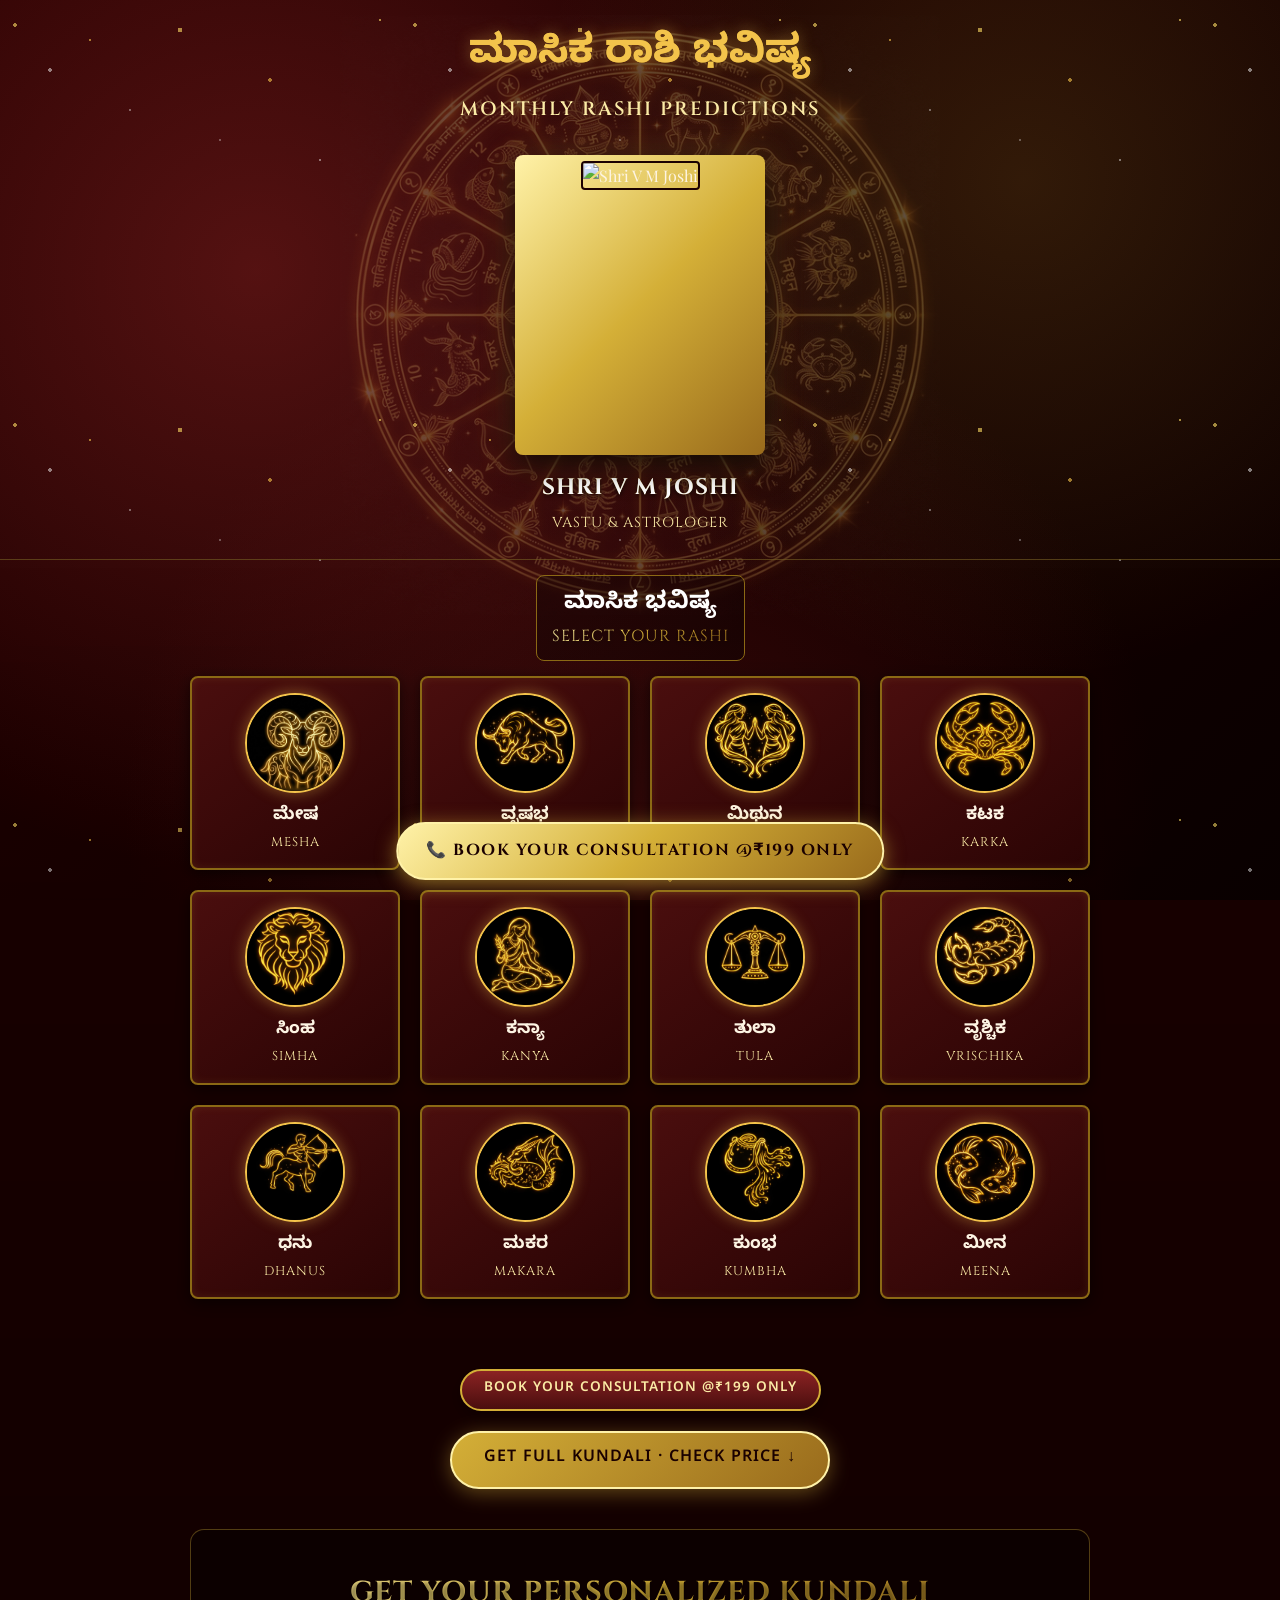
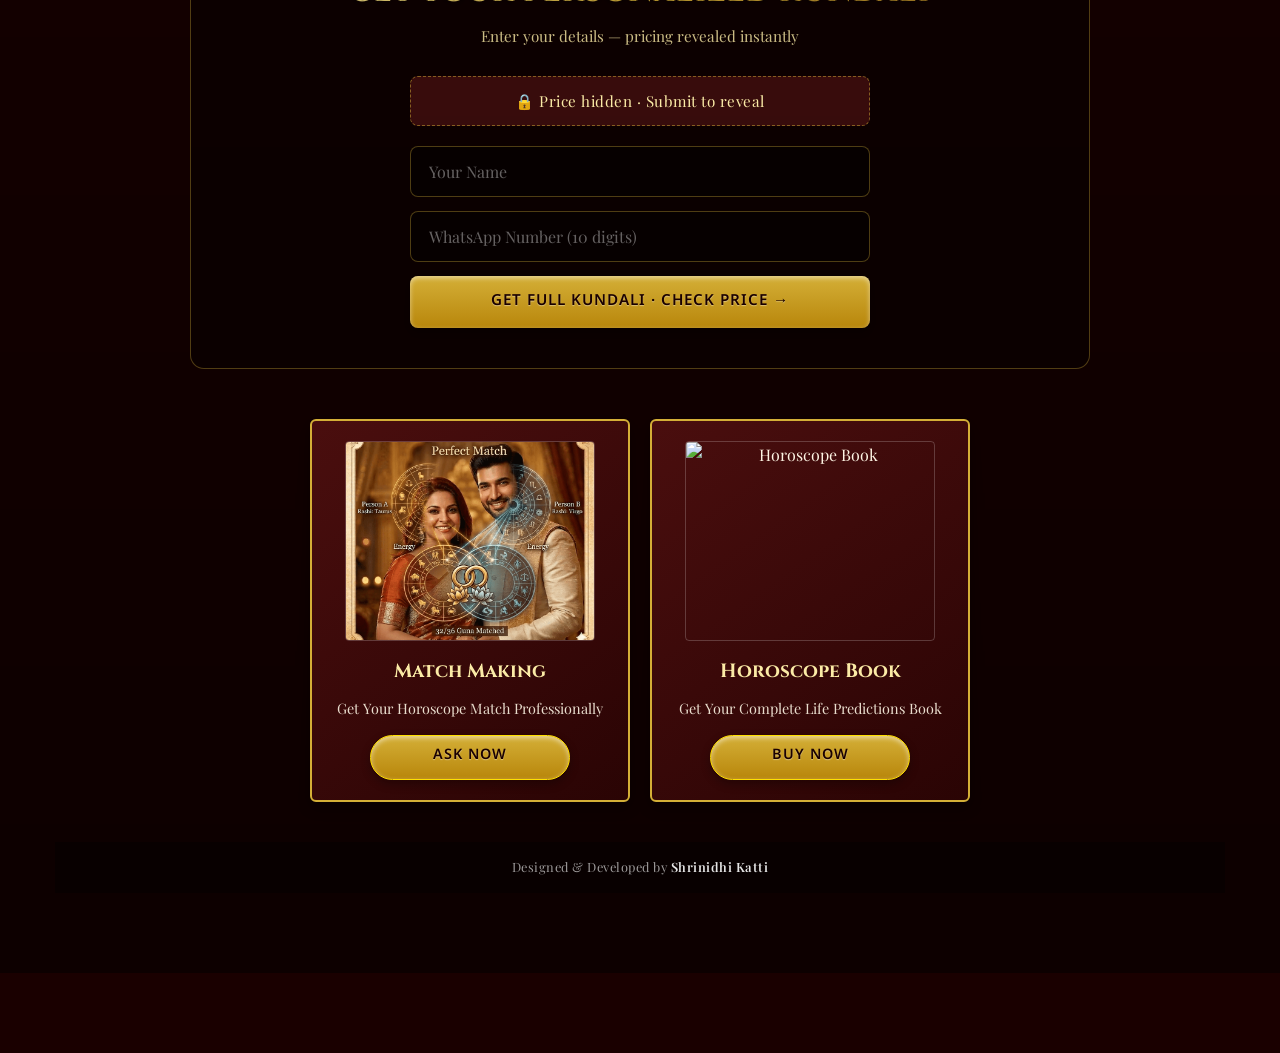
==== index.html @ 49da5462 "Connect Google Sheet webhook for lead capture Co-Authored-By: Claude Sonnet 4.6 <noreply@anthropic.c" ====
<!DOCTYPE html>
<html lang="en">

<head>
    <!-- Google Tag Manager -->
    <script>(function(w,d,s,l,i){w[l]=w[l]||[];w[l].push({'gtm.start':
    new Date().getTime(),event:'gtm.js'});var f=d.getElementsByTagName(s)[0],
    j=d.createElement(s),dl=l!='dataLayer'?'&l='+l:'';j.async=true;j.src=
    'https://www.googletagmanager.com/gtm.js?id='+i+dl;f.parentNode.insertBefore(j,f);
    })(window,document,'script','dataLayer','GTM-NNVPDXCS');</script>
    <!-- End Google Tag Manager -->
    <meta charset="UTF-8">
    <meta name="viewport" content="width=device-width, initial-scale=1.0">
    <title>Monthly Rashi Predictions - Astrovastu Shri M Joshi</title>
    <link rel="stylesheet" href="assets/css/style.css">
    <!-- Placeholder for specific meta tags for SEO -->
    <meta name="description" content="Get your monthly Rashi predictions. Book a consultation with Shri V M Joshi.">
</head>

<body class="index-body">
    <!-- Google Tag Manager (noscript) -->
    <noscript><iframe src="https://www.googletagmanager.com/ns.html?id=GTM-NNVPDXCS"
    height="0" width="0" style="display:none;visibility:hidden"></iframe></noscript>
    <!-- End Google Tag Manager (noscript) -->

    <!-- Cosmic Background Elements -->
    <div class="zodiac-bg"></div>

    <!-- Hero Section -->
    <header class="hero-section container">
        <h1 class="title-kannada kannada-text gold-text">ಮಾಸಿಕ ರಾಶಿ ಭವಿಷ್ಯ</h1>
        <h2 class="title-english english-heading">Monthly Rashi Predictions</h2>

        <div class="guru-portrait">
            <img src="assets/img/sachin3.jpg" alt="Shri V M Joshi">
        </div>
        <h3 class="guru-name english-heading gold-text">SHRI V M JOSHI</h3>
        <p class="english-heading" style="font-size: 0.9rem; color: var(--gold-light); margin-top: 5px;">Vastu & Astrologer</p>

    </header>

    <!-- Predictions Grid Section -->
    <section class="rashi-section">
        <div class="container text-center">

            <div
                style="margin-bottom: 15px; padding: 10px 15px; background: rgba(0,0,0,0.3); display: inline-block; border: 1px solid #8B6914; border-radius: 8px;">
                <h3 class="kannada-text" style="color: #fff; font-size: 1.5rem;">ಮಾಸಿಕ ಭವಿಷ್ಯ</h3>
                <p class="english-heading gold-text" style="font-size: 1rem;">Select Your Rashi</p>
            </div>

            <div class="rashi-grid">
                <!-- 1. Mesha -->
                <a href="rashi.html?rashi=mesha" class="rashi-card">
                    <div class="rashi-icon">
                        <img src="assets/img/rashis/mesha.jpeg" alt="Mesha">
                    </div>
                    <span class="rashi-name-kn kannada-text">ಮೇಷ</span>
                    <span class="rashi-name-en english-heading">Mesha</span>
                </a>

                <!-- 2. Vrishabha -->
                <a href="rashi.html?rashi=vrishabha" class="rashi-card">
                    <div class="rashi-icon">
                        <img src="assets/img/rashis/vrishabha.jpeg" alt="Vrishabha">
                    </div>
                    <span class="rashi-name-kn kannada-text">ವೃಷಭ</span>
                    <span class="rashi-name-en english-heading">Vrishabha</span>
                </a>

                <!-- 3. Mithuna -->
                <a href="rashi.html?rashi=mithuna" class="rashi-card">
                    <div class="rashi-icon">
                        <img src="assets/img/rashis/mithuna.jpeg" alt="Mithuna">
                    </div>
                    <span class="rashi-name-kn kannada-text">ಮಿಥುನ</span>
                    <span class="rashi-name-en english-heading">Mithuna</span>
                </a>

                <!-- 4. Karka -->
                <a href="rashi.html?rashi=karka" class="rashi-card">
                    <div class="rashi-icon">
                        <img src="assets/img/rashis/karka.jpeg" alt="Karka">
                    </div>
                    <span class="rashi-name-kn kannada-text">ಕಟಕ</span>
                    <span class="rashi-name-en english-heading">Karka</span>
                </a>

                <!-- 5. Simha -->
                <a href="rashi.html?rashi=simha" class="rashi-card">
                    <div class="rashi-icon">
                        <img src="assets/img/rashis/simha.jpeg" alt="Simha">
                    </div>
                    <span class="rashi-name-kn kannada-text">ಸಿಂಹ</span>
                    <span class="rashi-name-en english-heading">Simha</span>
                </a>

                <!-- 6. Kanya -->
                <a href="rashi.html?rashi=kanya" class="rashi-card">
                    <div class="rashi-icon">
                        <img src="assets/img/rashis/kanya.jpeg" alt="Kanya">
                    </div>
                    <span class="rashi-name-kn kannada-text">ಕನ್ಯಾ</span>
                    <span class="rashi-name-en english-heading">Kanya</span>
                </a>

                <!-- 7. Tula -->
                <a href="rashi.html?rashi=tula" class="rashi-card">
                    <div class="rashi-icon">
                        <img src="assets/img/rashis/tula.jpeg" alt="Tula">
                    </div>
                    <span class="rashi-name-kn kannada-text">ತುಲಾ</span>
                    <span class="rashi-name-en english-heading">Tula</span>
                </a>

                <!-- 8. Vrischika -->
                <a href="rashi.html?rashi=vrischika" class="rashi-card">
                    <div class="rashi-icon">
                        <img src="assets/img/rashis/vrischika.jpeg" alt="Vrischika">
                    </div>
                    <span class="rashi-name-kn kannada-text">ವೃಶ್ಚಿಕ</span>
                    <span class="rashi-name-en english-heading">Vrischika</span>
                </a>

                <!-- 9. Dhanus -->
                <a href="rashi.html?rashi=dhanus" class="rashi-card">
                    <div class="rashi-icon">
                        <img src="assets/img/rashis/dhanus.jpeg" alt="Dhanus">
                    </div>
                    <span class="rashi-name-kn kannada-text">ಧನು</span>
                    <span class="rashi-name-en english-heading">Dhanus</span>
                </a>

                <!-- 10. Makara -->
                <a href="rashi.html?rashi=makara" class="rashi-card">
                    <div class="rashi-icon">
                        <img src="assets/img/rashis/makara.jpeg" alt="Makara">
                    </div>
                    <span class="rashi-name-kn kannada-text">ಮಕರ</span>
                    <span class="rashi-name-en english-heading">Makara</span>
                </a>

                <!-- 11. Kumbha -->
                <a href="rashi.html?rashi=kumbha" class="rashi-card">
                    <div class="rashi-icon">
                        <img src="assets/img/rashis/kumbha.jpeg" alt="Kumbha">
                    </div>
                    <span class="rashi-name-kn kannada-text">ಕುಂಭ</span>
                    <span class="rashi-name-en english-heading">Kumbha</span>
                </a>

                <!-- 12. Meena -->
                <a href="rashi.html?rashi=meena" class="rashi-card">
                    <div class="rashi-icon">
                        <img src="assets/img/rashis/meena.jpeg" alt="Meena">
                    </div>
                    <span class="rashi-name-kn kannada-text">ಮೀನ</span>
                    <span class="rashi-name-en english-heading">Meena</span>
                </a>
            </div> <!-- End Rashi Grid -->

            <!-- Book Consultation Button Below Grid -->
            <div style="margin-top: 40px; margin-bottom: 10px;">
                <a href="https://astrovastushrivmjoshi.com/services/astrology-consultation/#asto-cons"
                    class="btn btn-cta-large english-heading">
                    Book Your Consultation @₹199 Only
                </a>
            </div>

            <!-- Kundali Funnel CTA -->
            <div style="margin: 20px 0 40px;">
                <a href="#kundali-funnel" class="btn btn-kundali-cta english-heading" onclick="document.getElementById('kundali-funnel').scrollIntoView({behavior:'smooth'});return false;">
                    Get Full Kundali · Check Price ↓
                </a>
            </div>

            <!-- ===================== KUNDALI FUNNEL SECTION ===================== -->
            <div id="kundali-funnel" class="kundali-funnel-section">

                <h2 class="english-heading gold-text funnel-title">Get Your Personalized Kundali</h2>
                <p class="funnel-subtitle">Enter your details — pricing revealed instantly</p>

                <!-- Lead Gate Form -->
                <div id="lead-gate-box" class="lead-gate-box">
                    <div class="lead-gate-teaser">
                        🔒 Price hidden · Submit to reveal
                    </div>
                    <form id="lead-form" class="lead-form">
                        <input type="text" id="lead-name" placeholder="Your Name" required autocomplete="name">
                        <input type="tel" id="lead-whatsapp" placeholder="WhatsApp Number (10 digits)" required maxlength="10" pattern="[6-9][0-9]{9}">
                        <button type="submit" class="btn btn-primary lead-submit-btn english-heading">
                            Get Full Kundali · Check Price →
                        </button>
                    </form>
                    <p id="lead-error" class="lead-error" style="display:none;">Please enter your name and a valid 10-digit WhatsApp number.</p>
                </div>

                <!-- Pricing Cards (hidden until form submit) -->
                <div id="pricing-section" class="pricing-section" style="display:none;">
                    <p class="pricing-section-title english-heading">Choose Your Plan</p>
                    <div class="pricing-grid">

                        <!-- ₹49 Mini Kundali -->
                        <div class="pricing-card">
                            <div class="pricing-badge">Starter</div>
                            <div class="pricing-price">₹49</div>
                            <div class="pricing-name">Mini Kundali</div>
                            <ul class="pricing-features">
                                <li>Instant WhatsApp PDF</li>
                                <li>Rashi overview</li>
                                <li>Lucky dates</li>
                                <li>1 key prediction</li>
                            </ul>
                            <a href="https://astrovastushrivmjoshi.com/horoscopebook/?plan=mini" class="btn btn-primary pricing-btn english-heading" target="_blank">Buy Now — ₹49</a>
                        </div>

                        <!-- ₹499 Full Kundali PDF -->
                        <div class="pricing-card pricing-card-featured">
                            <div class="pricing-badge">Most Popular</div>
                            <div class="pricing-price">₹499</div>
                            <div class="pricing-name">Full Kundali PDF</div>
                            <ul class="pricing-features">
                                <li>15-page detailed chart</li>
                                <li>12 houses analysis</li>
                                <li>Dasha forecast</li>
                                <li>Remedies + mantras</li>
                            </ul>
                            <a href="https://astrovastushrivmjoshi.com/horoscopebook/?plan=full" class="btn btn-primary pricing-btn english-heading" target="_blank">Buy Now — ₹499</a>
                        </div>

                        <!-- ₹1,700 Book + Home Delivery -->
                        <div class="pricing-card">
                            <div class="pricing-badge">Premium</div>
                            <div class="pricing-price">₹1,700</div>
                            <div class="pricing-name">Book + Home Delivery</div>
                            <ul class="pricing-features">
                                <li>Printed Kundali book</li>
                                <li>Free courier delivery</li>
                                <li>1:1 30-min consultation call</li>
                            </ul>
                            <a href="https://astrovastushrivmjoshi.com/horoscopebook/?plan=premium" class="btn btn-primary pricing-btn english-heading" target="_blank">Buy Now — ₹1,700</a>
                        </div>

                    </div>
                </div>

            </div>
            <!-- ===================== END KUNDALI FUNNEL ===================== -->

            <!-- CTA Cards -->
            <div class="index-cta-row">
                <div class="sidebar-cta">
                    <img src="assets/img/matchmaking.png" alt="Perfect Match">
                    <h4> Match Making</h4>
                    <p>Get Your Horoscope Match Professionally</p>
                    <a href="https://astrovastushrivmjoshi.com/services/match-making/#matchh" class="btn btn-primary">Ask Now</a>
                </div>
                <div class="sidebar-cta">
                    <img src="assets/img/horoscope.PNG" alt="Horoscope Book">
                    <h4>Horoscope Book</h4>
                    <p>Get Your Complete Life Predictions Book</p>
                    <a href="https://astrovastushrivmjoshi.com/horoscopebook/" class="btn btn-primary">Buy Now</a>
                </div>
            </div>

            <div class="site-footer">
                <p>Designed &amp; Developed by <a href="https://www.prashanvitech.com/" target="_blank">Shrinidhi Katti</a></p>
            </div>

        </div>
    </section>

    <!-- Fixed Consultation Button -->
    <a href="https://astrovastushrivmjoshi.com/services/astrology-consultation/#asto-cons"
       class="btn-consult-fixed english-heading">
        📞 Book Your Consultation @₹199 Only
    </a>

    <script>
    (function () {
        var form = document.getElementById('lead-form');
        if (!form) return;

        // Replace with your Google Apps Script webhook URL
        var SHEET_URL = 'https://script.google.com/macros/s/AKfycbx-MLIpXYyYVVEUjWEZLpqa-UyghG0OAGekTLFwItEY2Mh20gBiawll_5guh8DMeUqa/exec';

        form.addEventListener('submit', function (e) {
            e.preventDefault();
            var name = document.getElementById('lead-name').value.trim();
            var wa   = document.getElementById('lead-whatsapp').value.trim();
            var errEl = document.getElementById('lead-error');

            if (!name || !/^[6-9][0-9]{9}$/.test(wa)) {
                errEl.style.display = 'block';
                return;
            }
            errEl.style.display = 'none';

            // Save lead to Google Sheet (silent — won't block UX if it fails)
            fetch(SHEET_URL, {
                method: 'POST',
                body: JSON.stringify({ name: name, whatsapp: wa, source: 'rashi-page', timestamp: new Date().toLocaleString('en-IN') }),
                headers: { 'Content-Type': 'text/plain' }
            }).catch(function () {});

            // Append lead data to horoscopebook buy links
            document.querySelectorAll('.pricing-btn').forEach(function (link) {
                var url = new URL(link.href);
                url.searchParams.set('name', name);
                url.searchParams.set('wa', wa);
                link.href = url.toString();
            });

            // Hide form, reveal pricing
            document.getElementById('lead-gate-box').style.display = 'none';
            var ps = document.getElementById('pricing-section');
            ps.style.display = 'block';
            ps.scrollIntoView({ behavior: 'smooth', block: 'start' });
        });
    })();
    </script>

</body>

</html>
---- assets/css/style.css ----
@import url('https://fonts.googleapis.com/css2?family=Cinzel:wght@600;700&family=Noto+Sans+Kannada:wght@400;600;700&family=Playfair+Display:ital,wght@0,400;0,600;0,700;1,400&display=swap');

:root {
    /* Color Palette */
    --gold-primary: #F3C34B;
    --gold-light: #FBEBA6;
    --gold-dark: #C49221;
    --gold-metallic: linear-gradient(135deg, #FFF2A8 0%, #D4AF37 50%, #996B1C 100%);
    
    --bg-dark-red: #3A0504;
    --bg-darker-red: #1A0000;
    --bg-parchment: #FDF4E3;
    --text-dark: #332211;
    --text-light: #FDF4E3;

    /* Fonts */
    --font-heading-en: 'Cinzel', serif;
    --font-body-en: 'Playfair Display', serif;
    --font-kannada: 'Noto Sans Kannada', sans-serif;
}

* {
    margin: 0;
    padding: 0;
    box-sizing: border-box;
}

body {
    font-family: var(--font-body-en);
    background-color: var(--bg-dark-red);
    color: var(--text-light);
    line-height: 1.6;
    overflow-x: hidden;
}

/* =========================================================================
   UTILITIES
   ========================================================================= */
.text-center { text-align: center; }
.kannada-text { font-family: var(--font-kannada); }
.english-heading { font-family: var(--font-heading-en); text-transform: uppercase; letter-spacing: 1px; }

.gold-text {
    background: var(--gold-metallic);
    -webkit-background-clip: text;
    background-clip: text;
    color: transparent;
    text-shadow: 0px 2px 4px rgba(0,0,0,0.5);
}

.gold-border {
    border: 2px solid transparent;
    border-image: linear-gradient(to right, #C49221, #FFF2A8, #C49221) 1;
}

.container {
    width: 100%;
    max-width: 1200px;
    margin: 0 auto;
    padding: 0 15px;
}

/* =========================================================================
   INDEX PAGE: MAIN PREDICTIONS GRID (DARK THEME)
   ========================================================================= */
.index-body {
    position: relative;
    background-color: var(--bg-darker-red);
    min-height: 100vh;
    z-index: 0;
    overflow-x: hidden;
}

.index-body::before {
    content: '';
    position: fixed;
    top: 0; left: 0; width: 100%; height: 100%;
    z-index: -2;
    background: 
        radial-gradient(circle at 20% 30%, rgba(139, 35, 35, 0.5) 0%, transparent 50%),
        radial-gradient(circle at 80% 20%, rgba(212, 175, 55, 0.15) 0%, transparent 40%),
        radial-gradient(circle at 50% 90%, rgba(74, 14, 14, 0.6) 0%, transparent 50%),
        linear-gradient(135deg, #240000 0%, #0a0000 100%);
}

.index-body::after {
    content: '';
    position: fixed;
    top: 0; left: 0; width: 100%; height: 100%;
    z-index: -1;
    background-image: 
        radial-gradient(2px 2px at 15px 25px, #FFE066 100%, transparent),
        radial-gradient(2px 2px at 50px 70px, rgba(255,255,255,0.8) 100%, transparent),
        radial-gradient(1.5px 1.5px at 90px 40px, #F3C34B 100%, transparent),
        radial-gradient(1px 1px at 130px 110px, rgba(255,255,255,0.6) 100%, transparent),
        radial-gradient(2.5px 2.5px at 180px 30px, #FFE066 100%, transparent),
        radial-gradient(1px 1px at 220px 140px, rgba(255,255,255,0.5) 100%, transparent),
        radial-gradient(2px 2px at 270px 80px, #F3C34B 100%, transparent),
        radial-gradient(1.5px 1.5px at 320px 160px, rgba(255,255,255,0.7) 100%, transparent),
        radial-gradient(1px 1px at 380px 20px, #FFE066 100%, transparent);
    background-size: 400px 400px;
    opacity: 0.6;
    animation: stardust 30s linear infinite;
}

@keyframes stardust {
    0% { background-position: 0px 0px; opacity: 0.4; }
    50% { opacity: 0.8; }
    100% { background-position: -400px -400px; opacity: 0.4; }
}

/* Zodiac Wheel Background Graphic for extra flair */
.zodiac-bg {
    position: fixed;
    top: 35%;
    left: 50%;
    transform: translate(-50%, -50%);
    width: 600px;
    height: 600px;
    background-image: url('../img/indian_rashi_wheel.png');
    background-size: contain;
    background-position: center;
    background-repeat: no-repeat;
    z-index: -1;
    pointer-events: none;
    opacity: 0.25;
    animation: rotateSlow 180s linear infinite;
    mix-blend-mode: screen;
}

@media (max-width: 768px) {
    .zodiac-bg {
        width: 120vw;
        height: 120vw;
        top: 30%;
        opacity: 0.15;
    }
}

@keyframes rotateSlow {
    from { transform: translate(-50%, -50%) rotate(0deg); }
    to { transform: translate(-50%, -50%) rotate(360deg); }
}

.hero-section {
    padding: 25px 15px 15px;
    text-align: center;
    position: relative;
}



.title-kannada {
    font-size: 2.5rem;
    font-weight: 700;
    margin-bottom: 5px;
    color: var(--gold-primary);
    text-shadow: 0 0 15px rgba(243, 195, 75, 0.4);
}

.title-english {
    font-size: 1.2rem;
    font-weight: 600;
    letter-spacing: 2px;
    margin-bottom: 30px;
    color: var(--gold-light);
}

/* Guru Portrait Card */
.guru-portrait {
    width: 250px;
    height: 300px;
    margin: 0 auto;
    border-radius: 8px;
    padding: 6px;
    background: var(--gold-metallic);
    box-shadow: 0 10px 30px rgba(0,0,0,0.8), 0 0 40px rgba(243, 195, 75, 0.2);
    position: relative;
    overflow: hidden;
}

.guru-portrait img {
    width: 100%;
    height: 100%;
    object-fit: cover;
    border-radius: 4px;
    border: 2px solid var(--bg-darker-red);
}

.guru-name {
    margin-top: 15px;
    font-size: 1.4rem;
    color: #fff;
    text-shadow: 0 2px 4px rgba(0,0,0,0.8);
}

/* Rashi Grid Section */
.rashi-section {
    padding: 15px 15px 80px;
    background: linear-gradient(to bottom, transparent, rgba(0,0,0,0.5));
    border-top: 1px solid rgba(243, 195, 75, 0.3);
    margin-top: 10px;
}

.section-title {
    font-size: 2rem;
    margin-bottom: 30px;
}

.rashi-grid {
    display: grid;
    grid-template-columns: repeat(auto-fill, minmax(140px, 1fr));
    gap: 20px;
    max-width: 900px;
    margin: 0 auto;
}

.rashi-card {
    background: linear-gradient(145deg, #4A0E0E, #2A0404);
    border: 2px solid #8B6914;
    border-radius: 8px;
    padding: 15px 10px;
    text-align: center;
    cursor: pointer;
    transition: all 0.3s ease;
    text-decoration: none;
    display: flex;
    flex-direction: column;
    align-items: center;
    justify-content: center;
    box-shadow: 0 4px 15px rgba(0,0,0,0.6), inset 0 0 10px rgba(243, 195, 75, 0.1);
}

.rashi-card:hover {
    transform: translateY(-5px);
    border-color: var(--gold-primary);
    box-shadow: 0 8px 25px rgba(0,0,0,0.8), inset 0 0 15px rgba(243, 195, 75, 0.3);
}

.rashi-icon {
    width: 100px;
    height: 100px;
    background-color: #050000;
    border-radius: 50%;
    margin-bottom: 10px;
    display: flex;
    align-items: center;
    justify-content: center;
    border: 2px solid var(--gold-primary);
    box-shadow: 0 0 15px rgba(243, 195, 75, 0.4), inset 0 0 10px rgba(243, 195, 75, 0.2);
    overflow: hidden; /* Ensure square images are clipped to the circle */
}

.rashi-icon img {
    width: 100%;
    height: 100%;
    object-fit: cover; /* Make sure the image covers the circle without stretching */
    /* Remove the extreme drop-shadows that worked for transparent SVGs but look bad on solid JPEGs */
    filter: none; 
}

.rashi-name-kn {
    font-weight: 700;
    font-size: 1.1rem;
    color: var(--text-light);
    margin-bottom: 2px;
}

.rashi-name-en {
    font-size: 0.8rem;
    color: var(--gold-light);
    text-transform: uppercase;
    letter-spacing: 1px;
}

/* Responsive adjustments */
@media (max-width: 480px) {
    .rashi-grid {
        grid-template-columns: repeat(2, 1fr);
        gap: 12px;
    }
    .title-kannada { font-size: 2rem; }
    .guru-portrait { width: 170px; height: 210px; }
}

@media (min-width: 768px) {
    .rashi-grid {
        grid-template-columns: repeat(4, 1fr);
    }
}

/* CTA Cards on Index Page */
.index-cta-row {
    display: flex;
    gap: 20px;
    justify-content: center;
    align-items: stretch;
    margin-top: 40px;
    margin-bottom: 40px;
    flex-wrap: wrap;
}

.index-cta-row .sidebar-cta {
    max-width: 320px;
    flex: 1;
}

/* =========================================================================
   PREDICTION PAGE (PARCHMENT THEME)
   ========================================================================= */
.prediction-body {
    background-color: var(--bg-parchment);
    /* Simple SVG noise for paper texture */
    background-image: url('data:image/svg+xml;utf8,<svg width="100%" height="100%" xmlns="http://www.w3.org/2000/svg"><filter id="noise"><feTurbulence type="fractalNoise" baseFrequency="0.8" numOctaves="4" stitchTiles="stitch"/></filter><rect width="100%" height="100%" filter="url(%23noise)" opacity="0.06"/></svg>'), linear-gradient(135deg, #FFF9EB, #F2E3C6);
    color: var(--text-dark);
    min-height: 100vh;
}

.prediction-container {
    max-width: 900px;
    margin: 20px auto;
    padding: 20px;
    background: rgba(255, 255, 255, 0.4);
    border: 3px solid transparent;
    border-image: linear-gradient(to bottom, #D4AF37, #8B6914, #D4AF37) 1;
    box-shadow: 0 10px 30px rgba(0,0,0,0.1), inset 0 0 40px rgba(212, 175, 55, 0.1);
    overflow: hidden;
}

.prediction-header {
    text-align: center;
    border-bottom: 2px solid #D4AF37;
    padding-bottom: 20px;
    margin-bottom: 30px;
    position: relative;
}

.prediction-header .kannada-text {
    font-size: 2.2rem;
    color: var(--bg-dark-red);
    margin-bottom: 5px;
}

.prediction-header .english-heading {
    font-size: 1.2rem;
    color: #8B6914;
    letter-spacing: 1px;
}

/* The decorative Rashi Icon in header */
.header-rashi-icon {
    width: 90px;
    height: 90px;
    margin: 0 auto 15px;
    border-radius: 50%;
    border: 2px solid #D4AF37;
    background: var(--bg-dark-red);
    display: flex;
    align-items: center;
    justify-content: center;
    box-shadow: 0 5px 15px rgba(0,0,0,0.2);
    overflow: hidden; /* Ensure square JPEGs are cropped to the circle */
}

.header-rashi-icon img {
    width: 100%;
    height: 100%;
    object-fit: cover; /* Fit the JPEG without stretching */
}

/* Content Layout: 2 Columns on Desktop */
.prediction-content-wrapper {
    display: flex;
    flex-direction: column;
    gap: 30px;
}

@media (min-width: 768px) {
    .prediction-content-wrapper {
        flex-direction: row;
    }
    .main-content {
        flex: 2;
        padding-right: 20px;
        border-right: 1px dashed #D4AF37;
    }
    .sidebar {
        flex: 1;
        display: flex;
        flex-direction: column;
        gap: 20px;
    }
}

/* Prediction Sections */
.pred-section {
    margin-bottom: 30px;
}

.pred-section h3 {
    font-size: 1.5rem;
    color: var(--bg-dark-red);
    margin-bottom: 15px;
    border-bottom: 1px solid rgba(212, 175, 55, 0.4);
    padding-bottom: 5px;
    display: flex;
    align-items: center;
    gap: 10px;
}

.pred-section p {
    font-size: 1rem;
    margin-bottom: 15px;
    line-height: 1.7;
}

.pred-section ul {
    list-style-type: disc;
    padding-left: 20px;
    margin-bottom: 15px;
}

.pred-section li {
    margin-bottom: 8px;
    font-size: 0.95rem;
}

.pred-section .kannada-text {
    font-size: 1.05rem;
    color: #4A0E0E; /* Slightly darker for readability */
}

/* Sidebar Call-to-Action Cards */
.sidebar-cta {
    background: linear-gradient(145deg, #4A0E0E, #2A0404);
    border: 2px solid #D4AF37;
    border-radius: 6px;
    padding: 20px 15px;
    text-align: center;
    color: var(--text-light);
    box-shadow: 0 5px 15px rgba(0,0,0,0.4);
    display: flex;
    flex-direction: column;
    align-items: center;
}

.sidebar-cta img {
    width: 100%;
    max-width: 250px;
    height: 200px;
    object-fit: cover;
    border-radius: 4px;
    margin-bottom: 15px;
    border: 1px solid rgba(255,255,255,0.2);
}

.sidebar-img-placeholder {
    width: 100%;
    aspect-ratio: 4 / 3;
    background: linear-gradient(135deg, #2A0404, #1A0000);
    border: 1px solid rgba(212, 175, 55, 0.3);
    border-radius: 4px;
    margin-bottom: 15px;
    display: flex;
    align-items: center;
    justify-content: center;
}

.sidebar-img-placeholder span {
    color: rgba(212, 175, 55, 0.4);
    font-size: 0.8rem;
    font-family: var(--font-heading-en);
    text-transform: uppercase;
    letter-spacing: 1px;
}

.sidebar-cta h4 {
    color: var(--gold-light);
    font-size: 1.2rem;
    margin-bottom: 10px;
    font-family: var(--font-heading-en);
}

.sidebar-cta p {
    font-size: 0.9rem;
    margin-bottom: 15px;
    opacity: 0.9;
    flex-grow: 1;
}

.sidebar-cta .btn {
    margin-top: auto;
    width: 100%;
    max-width: 200px;
}

/* Buttons */
.btn {
    display: inline-block;
    padding: 10px 25px;
    border-radius: 25px;
    text-decoration: none;
    font-weight: 600;
    text-transform: uppercase;
    font-size: 0.9rem;
    letter-spacing: 1px;
    transition: all 0.3s ease;
    border: none;
    cursor: pointer;
    font-family: var(--font-kannada), sans-serif;
}

.btn-primary {
    background: linear-gradient(180deg, #D4AF37 0%, #B8860B 100%);
    color: var(--bg-darker-red) !important;
    border: 1px solid #FFDF00;
    box-shadow: 0 4px 10px rgba(0,0,0,0.3), inset 0 2px 5px rgba(255,255,255,0.5);
    text-shadow: 0 1px 1px rgba(255,255,255,0.4);
}

.btn-primary:hover {
    background: linear-gradient(180deg, #FFDF00 0%, #D4AF37 100%);
    transform: translateY(-2px);
    box-shadow: 0 6px 15px rgba(0,0,0,0.4), inset 0 2px 5px rgba(255,255,255,0.5);
}

.btn-cta-large {
    display: inline-block;
    width: auto;
    max-width: 100%;
    margin: 30px auto 0;
    padding: 8px 22px;
    font-size: 0.85rem;
    text-align: center;
    border-radius: 50px;
    background: linear-gradient(180deg, #8B2323 0%, #4A0E0E 100%);
    color: var(--gold-light) !important;
    border: 2px solid #D4AF37;
    box-shadow: 0 5px 15px rgba(0,0,0,0.3);
    white-space: normal;
    word-break: break-word;
    box-sizing: border-box;
}

.btn-cta-large:hover {
    background: linear-gradient(180deg, #A52A2A 0%, #5C1212 100%);
    color: #FFF !important;
}

/* Mobile Adjustments for Prediction Page */
@media (max-width: 767px) {
    .prediction-container {
        margin: 10px;
        padding: 15px;
        border-width: 2px;
    }
    .prediction-header .kannada-text { font-size: 1.8rem; }
    .pred-section h3 { font-size: 1.3rem; }
    
    .sidebar {
        margin-top: 30px;
        border-top: 2px dashed #D4AF37;
        padding-top: 30px;
    }
}

/* Fixed Consultation Button */
.btn-consult-fixed {
    position: fixed;
    bottom: 20px;
    left: 50%;
    transform: translateX(-50%);
    z-index: 9999;
    display: inline-block;
    padding: 14px 28px;
    font-size: 1rem;
    font-weight: 700;
    font-family: var(--font-heading-en);
    text-transform: uppercase;
    letter-spacing: 1.5px;
    text-align: center;
    text-decoration: none;
    white-space: nowrap;
    width: auto;
    border-radius: 50px;
    color: #1A0000 !important;
    background: linear-gradient(135deg, #FFF2A8 0%, #D4AF37 50%, #996B1C 100%);
    border: 2px solid #FFF2A8;
    box-shadow: 0 4px 20px rgba(212, 175, 55, 0.6), 0 0 0 0 rgba(212, 175, 55, 0.4);
    animation: consultPulse 2s ease-in-out infinite;
    cursor: pointer;
}

.btn-consult-fixed:hover {
    background: linear-gradient(135deg, #FFEF80 0%, #F3C34B 50%, #B8860B 100%);
    box-shadow: 0 6px 25px rgba(212, 175, 55, 0.9), 0 0 30px rgba(212, 175, 55, 0.5);
    transform: translateX(-50%) translateY(-2px);
}

@keyframes consultPulse {
    0%   { box-shadow: 0 4px 20px rgba(212,175,55,0.6), 0 0 0 0 rgba(212,175,55,0.5); }
    50%  { box-shadow: 0 4px 30px rgba(212,175,55,0.9), 0 0 0 12px rgba(212,175,55,0); }
    100% { box-shadow: 0 4px 20px rgba(212,175,55,0.6), 0 0 0 0 rgba(212,175,55,0); }
}

/* Add padding to body so content doesn't hide behind fixed button */
.index-body, .prediction-body {
    padding-bottom: 80px;
}

@media (max-width: 480px) {
    .btn-consult-fixed {
        left: 15px;
        right: 15px;
        transform: none;
        width: auto;
        max-width: none;
        font-size: 0.78rem;
        padding: 12px 15px;
        letter-spacing: 0.8px;
        text-align: center;
    }
}

/* =========================================================================
   KUNDALI FUNNEL — LEAD GATE + PRICING CARDS
   ========================================================================= */

.btn-kundali-cta {
    display: inline-block;
    padding: 14px 32px;
    font-size: 1rem;
    border-radius: 50px;
    background: linear-gradient(135deg, #D4AF37, #996B1C);
    color: #1A0000 !important;
    border: 2px solid #FFF2A8;
    box-shadow: 0 4px 20px rgba(212,175,55,0.4);
    text-decoration: none;
    letter-spacing: 1px;
    transition: all 0.3s;
}

.btn-kundali-cta:hover {
    background: linear-gradient(135deg, #FFF2A8, #D4AF37);
    box-shadow: 0 6px 28px rgba(212,175,55,0.7);
    transform: translateY(-2px);
}

.kundali-funnel-section {
    margin: 10px auto 50px;
    padding: 40px 24px;
    background: rgba(0,0,0,0.35);
    border: 1px solid rgba(212,175,55,0.35);
    border-radius: 14px;
    max-width: 900px;
}

.funnel-title {
    font-size: 1.8rem;
    text-align: center;
    margin-bottom: 8px;
}

.funnel-subtitle {
    text-align: center;
    color: var(--gold-light);
    opacity: 0.8;
    margin-bottom: 28px;
    font-size: 0.95rem;
}

/* Lead Gate */
.lead-gate-box {
    max-width: 460px;
    margin: 0 auto;
}

.lead-gate-teaser {
    text-align: center;
    background: rgba(139,35,35,0.35);
    border: 1px dashed rgba(212,175,55,0.5);
    border-radius: 8px;
    padding: 12px 20px;
    margin-bottom: 20px;
    color: var(--gold-light);
    font-size: 0.95rem;
    letter-spacing: 0.5px;
}

.lead-form {
    display: flex;
    flex-direction: column;
    gap: 14px;
}

.lead-form input {
    padding: 14px 18px;
    border-radius: 8px;
    border: 1px solid rgba(212,175,55,0.35);
    background: rgba(0,0,0,0.45);
    color: #fff;
    font-size: 1rem;
    font-family: var(--font-body-en);
    outline: none;
    transition: border-color 0.3s;
}

.lead-form input:focus {
    border-color: var(--gold-primary);
}

.lead-form input::placeholder {
    color: rgba(255,255,255,0.38);
}

.lead-submit-btn {
    width: 100%;
    padding: 15px;
    font-size: 0.95rem;
    border-radius: 8px;
    border: none;
    cursor: pointer;
}

.lead-error {
    color: #ff7070;
    text-align: center;
    font-size: 0.85rem;
    margin-top: 8px;
}

/* Pricing Cards */
.pricing-section {
    margin-top: 40px;
}

.pricing-section-title {
    text-align: center;
    color: var(--gold-light);
    margin-bottom: 28px;
    font-size: 1.1rem;
    letter-spacing: 2px;
}

.pricing-grid {
    display: grid;
    grid-template-columns: repeat(3, 1fr);
    gap: 18px;
}

.pricing-card {
    background: linear-gradient(145deg, #3A0808, #1A0000);
    border: 1px solid rgba(212,175,55,0.35);
    border-radius: 12px;
    padding: 28px 18px;
    text-align: center;
    transition: transform 0.3s;
    display: flex;
    flex-direction: column;
    align-items: center;
}

.pricing-card:hover {
    transform: translateY(-5px);
}

.pricing-card-featured {
    border-color: var(--gold-primary);
    box-shadow: 0 0 28px rgba(212,175,55,0.2);
    background: linear-gradient(145deg, #5A1010, #2A0404);
}

.pricing-badge {
    display: inline-block;
    font-family: var(--font-heading-en);
    font-size: 0.68rem;
    letter-spacing: 1.5px;
    text-transform: uppercase;
    padding: 4px 12px;
    border-radius: 20px;
    margin-bottom: 14px;
    background: rgba(212,175,55,0.12);
    color: var(--gold-light);
    border: 1px solid rgba(212,175,55,0.3);
}

.pricing-card-featured .pricing-badge {
    background: var(--gold-primary);
    color: #1A0000;
    border-color: var(--gold-primary);
}

.pricing-price {
    font-size: 2.4rem;
    font-family: var(--font-heading-en);
    color: var(--gold-primary);
    font-weight: 700;
    margin-bottom: 4px;
}

.pricing-name {
    font-size: 1rem;
    color: var(--text-light);
    margin-bottom: 18px;
    font-family: var(--font-heading-en);
    letter-spacing: 0.5px;
}

.pricing-features {
    list-style: none;
    padding: 0;
    margin-bottom: 22px;
    text-align: left;
    width: 100%;
}

.pricing-features li {
    padding: 6px 0 6px 22px;
    color: rgba(255,255,255,0.8);
    font-size: 0.88rem;
    border-bottom: 1px solid rgba(255,255,255,0.05);
    position: relative;
}

.pricing-features li::before {
    content: '✓';
    position: absolute;
    left: 0;
    color: var(--gold-primary);
}

.pricing-btn {
    width: 100%;
    text-align: center;
    display: block;
    margin-top: auto;
    font-size: 0.82rem;
    padding: 11px 16px;
}

@media (max-width: 700px) {
    .pricing-grid {
        grid-template-columns: 1fr;
    }
    .funnel-title { font-size: 1.4rem; }
}

/* Footer */
.site-footer {
    text-align: center;
    padding: 15px;
    background: rgba(0,0,0,0.4);
    color: rgba(255,255,255,0.6);
    font-size: 0.8rem;
    letter-spacing: 0.5px;
}

.site-footer a {
    color: rgba(255,255,255,0.9);
    text-decoration: none;
    font-weight: 600;
}

.site-footer a:hover {
    color: #D4AF37;
    text-decoration: underline;
}
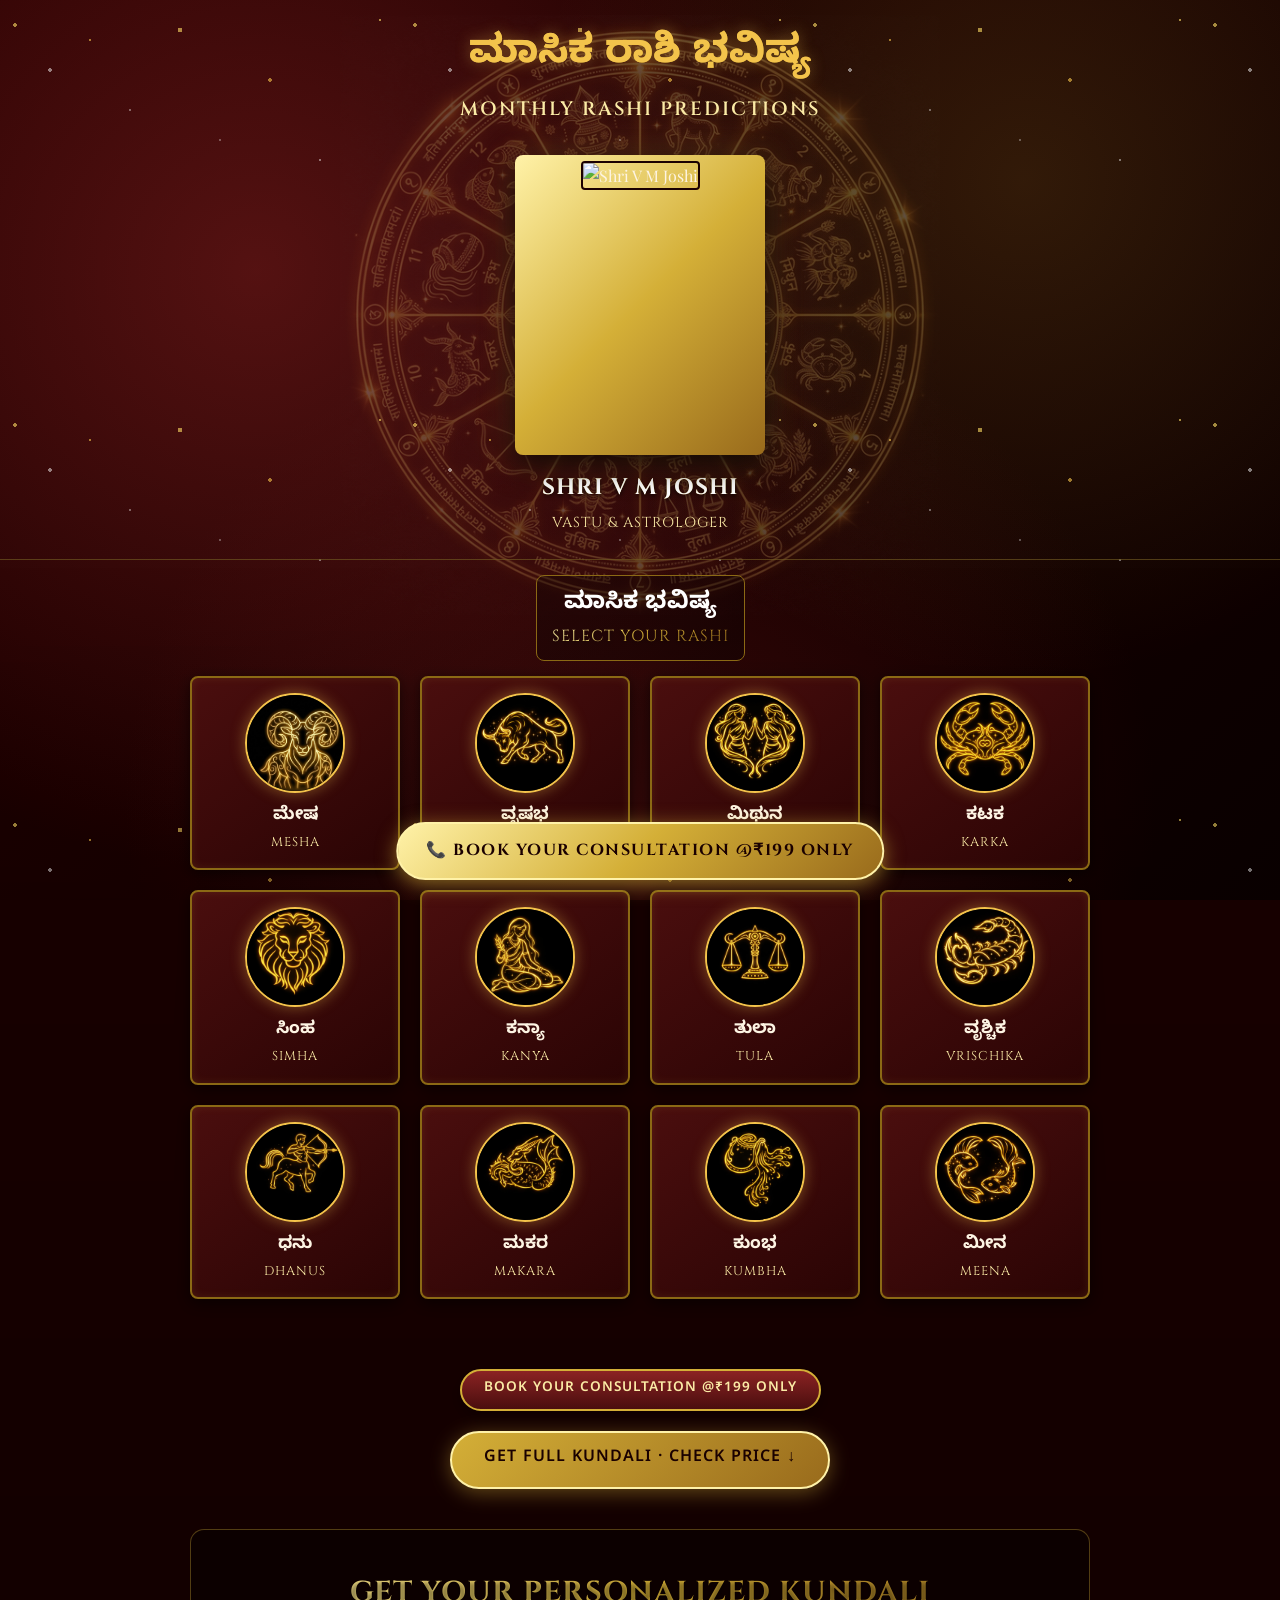
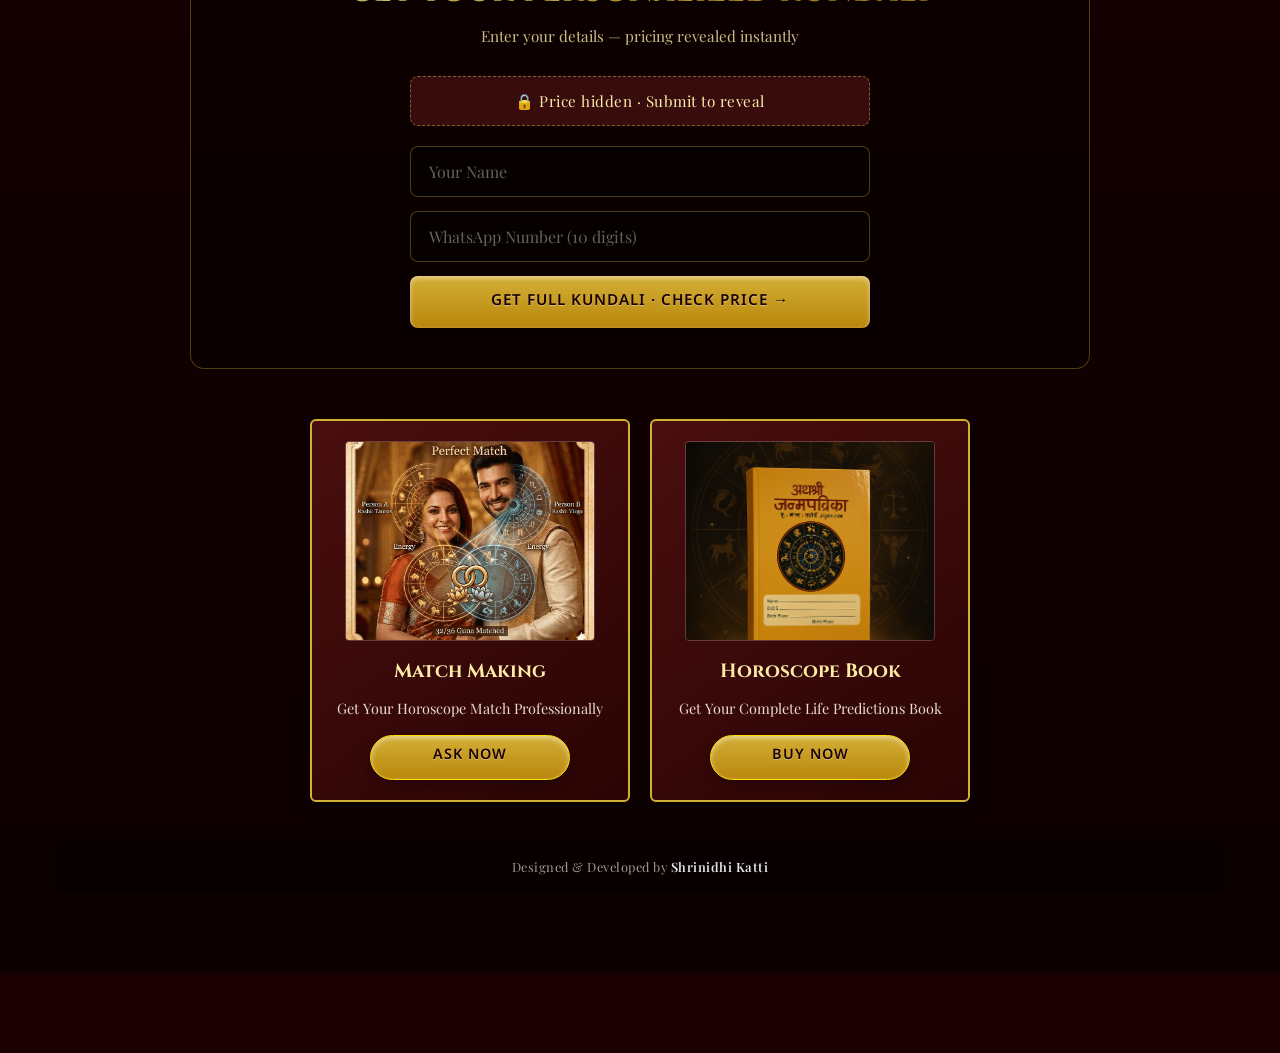
==== commit b9d21dae: "Update May 2026 predictions, pricing cards, rashi detail popup, and horoscopebook redirect flow Co-A" ====
--- a/index.html
+++ b/index.html
@@ -200,45 +200,50 @@
                     <p class="pricing-section-title english-heading">Choose Your Plan</p>
                     <div class="pricing-grid">
 
-                        <!-- ₹49 Mini Kundali -->
+                        <!-- ₹99 Basic WhatsApp Message -->
                         <div class="pricing-card">
                             <div class="pricing-badge">Starter</div>
-                            <div class="pricing-price">₹49</div>
-                            <div class="pricing-name">Mini Kundali</div>
+                            <div class="pricing-price">₹99</div>
+                            <div class="pricing-name">Basic WhatsApp Message</div>
                             <ul class="pricing-features">
-                                <li>Instant WhatsApp PDF</li>
-                                <li>Rashi overview</li>
-                                <li>Lucky dates</li>
-                                <li>1 key prediction</li>
+                                <li>Basic analysis of your Janma Kundali</li>
+                                <li>Rashi &amp; Lagna based predictions</li>
+                                <li>Lucky Number, Lucky Color, Lucky Days</li>
+                                <li>General guidance for Career, Health, Finance</li>
+                                <li>Simple and effective remedies</li>
+                                <li>Report sent directly on WhatsApp</li>
                             </ul>
-                            <a href="https://astrovastushrivmjoshi.com/horoscopebook/?plan=mini" class="btn btn-primary pricing-btn english-heading" target="_blank">Buy Now — ₹49</a>
+                            <a href="https://horoscopebook.astrovastushrivmjoshi.com/?plan=basic" class="btn btn-primary pricing-btn english-heading" target="_blank">Buy Now — ₹99</a>
                         </div>
 
-                        <!-- ₹499 Full Kundali PDF -->
+                        <!-- ₹499 Advanced Life Report -->
                         <div class="pricing-card pricing-card-featured">
                             <div class="pricing-badge">Most Popular</div>
                             <div class="pricing-price">₹499</div>
-                            <div class="pricing-name">Full Kundali PDF</div>
+                            <div class="pricing-name">Advanced Life Report</div>
                             <ul class="pricing-features">
-                                <li>15-page detailed chart</li>
-                                <li>12 houses analysis</li>
-                                <li>Dasha forecast</li>
-                                <li>Remedies + mantras</li>
+                                <li>200+ pages detailed report</li>
+                                <li>Marriage, career &amp; health analysis</li>
+                                <li>Turning Points &amp; Golden Periods</li>
+                                <li>Personalized Remedies</li>
+                                <li>Planetary flaws (Graha Dosha) &amp; Remedies</li>
                             </ul>
-                            <a href="https://astrovastushrivmjoshi.com/horoscopebook/?plan=full" class="btn btn-primary pricing-btn english-heading" target="_blank">Buy Now — ₹499</a>
+                            <a href="https://horoscopebook.astrovastushrivmjoshi.com/?plan=advanced" class="btn btn-primary pricing-btn english-heading" target="_blank">Buy Now — ₹499</a>
                         </div>
 
-                        <!-- ₹1,700 Book + Home Delivery -->
+                        <!-- ₹1,799 Printed Premium Book -->
                         <div class="pricing-card">
                             <div class="pricing-badge">Premium</div>
-                            <div class="pricing-price">₹1,700</div>
-                            <div class="pricing-name">Book + Home Delivery</div>
+                            <div class="pricing-price">₹1,799</div>
+                            <div class="pricing-name">Advanced Life Report</div>
                             <ul class="pricing-features">
-                                <li>Printed Kundali book</li>
-                                <li>Free courier delivery</li>
-                                <li>1:1 30-min consultation call</li>
+                                <li>100 pages Printed Premium Book</li>
+                                <li>Personalized with your name</li>
+                                <li>High Quality Design</li>
+                                <li>Suitable for gifting</li>
+                                <li>Powerful life guidance</li>
                             </ul>
-                            <a href="https://astrovastushrivmjoshi.com/horoscopebook/?plan=premium" class="btn btn-primary pricing-btn english-heading" target="_blank">Buy Now — ₹1,700</a>
+                            <a href="https://horoscopebook.astrovastushrivmjoshi.com/?plan=premium" class="btn btn-primary pricing-btn english-heading" target="_blank">Buy Now — ₹1,799</a>
                         </div>
 
                     </div>
@@ -259,7 +264,7 @@
                     <img src="assets/img/horoscope.PNG" alt="Horoscope Book">
                     <h4>Horoscope Book</h4>
                     <p>Get Your Complete Life Predictions Book</p>
-                    <a href="https://astrovastushrivmjoshi.com/horoscopebook/" class="btn btn-primary">Buy Now</a>
+                    <a href="https://horoscopebook.astrovastushrivmjoshi.com" class="btn btn-primary">Buy Now</a>
                 </div>
             </div>
 
@@ -275,6 +280,7 @@
        class="btn-consult-fixed english-heading">
         📞 Book Your Consultation @₹199 Only
     </a>
+
 
     <script>
     (function () {
@@ -302,6 +308,11 @@
                 body: JSON.stringify({ name: name, whatsapp: wa, source: 'rashi-page', timestamp: new Date().toLocaleString('en-IN') }),
                 headers: { 'Content-Type': 'text/plain' }
             }).catch(function () {});
+
+            // Save lead to sessionStorage so rashi detail page skips popup
+            sessionStorage.setItem('lead_name', name);
+            sessionStorage.setItem('lead_wa', wa);
+            sessionStorage.setItem('kundali_popup_shown', '1');
 
             // Append lead data to horoscopebook buy links
             document.querySelectorAll('.pricing-btn').forEach(function (link) {
@@ -318,6 +329,7 @@
             ps.scrollIntoView({ behavior: 'smooth', block: 'start' });
         });
     })();
+
     </script>
 
 </body>
--- a/assets/css/style.css
+++ b/assets/css/style.css
@@ -798,6 +798,15 @@
     margin-bottom: 4px;
 }
 
+.pricing-original {
+    font-size: 1.1rem;
+    color: rgba(255,255,255,0.4);
+    text-decoration: line-through;
+    font-weight: 400;
+    margin-left: 4px;
+    vertical-align: middle;
+}
+
 .pricing-name {
     font-size: 1rem;
     color: var(--text-light);
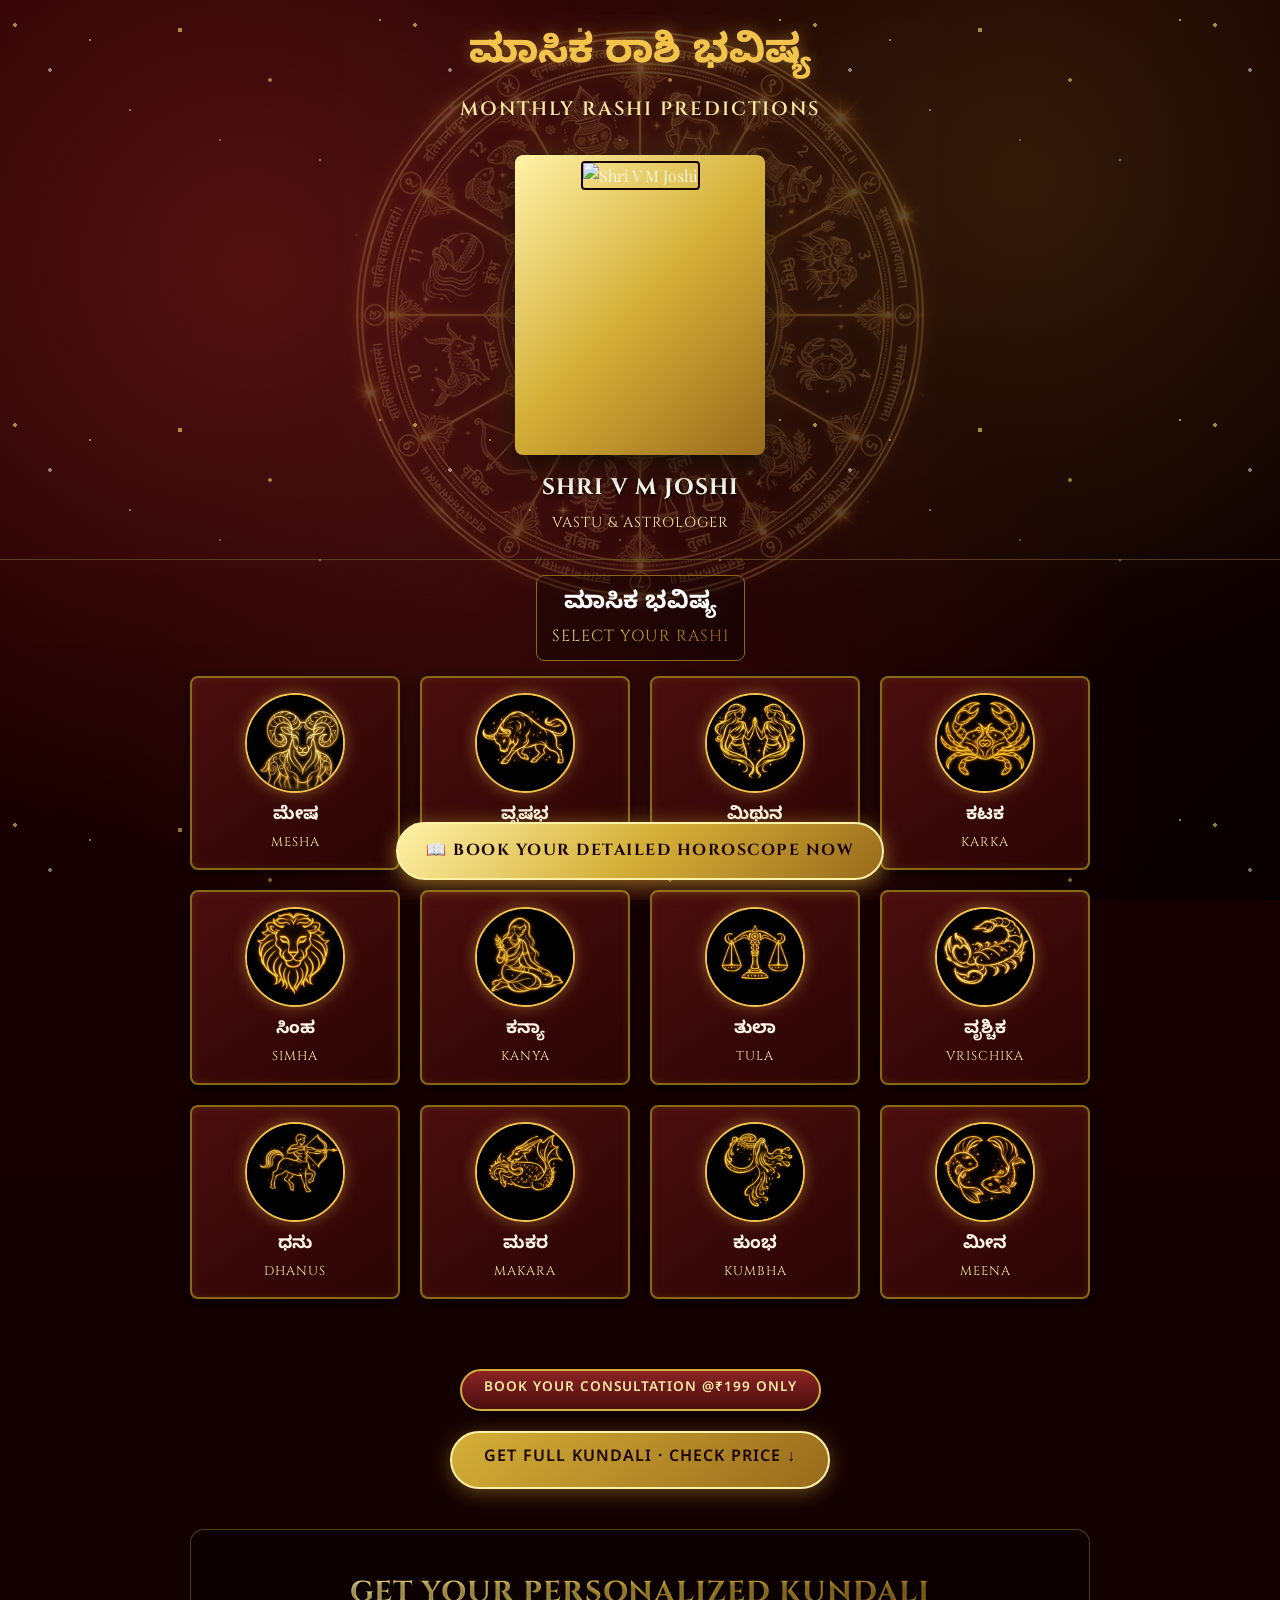
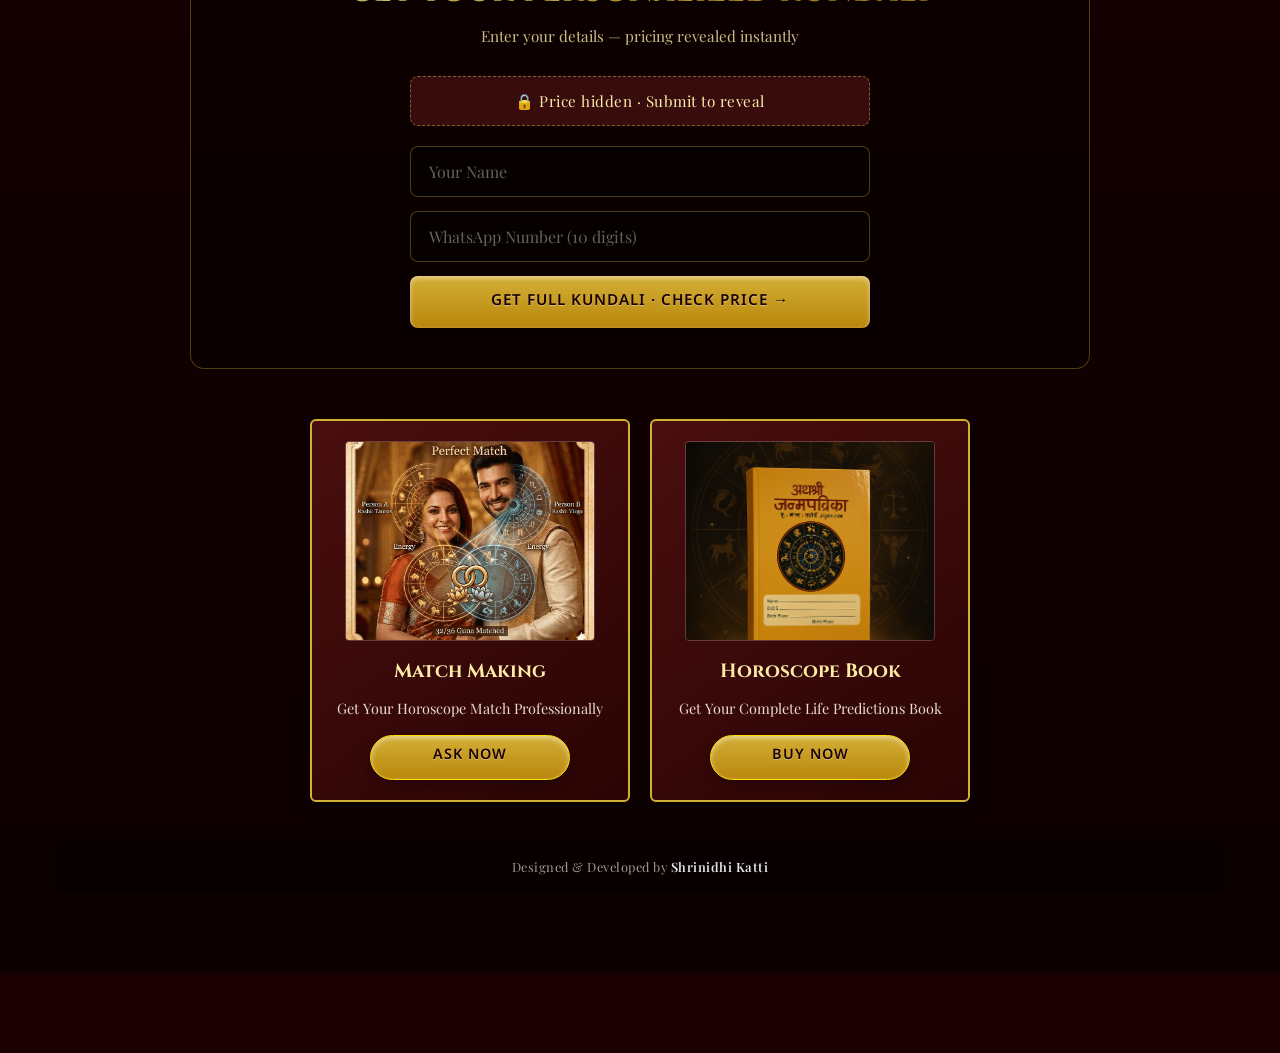
==== commit 8b6f4d8b: "Replace fixed bottom button: Book Your Detailed Horoscope Now -> horoscopebook" ====
--- a/index.html
+++ b/index.html
@@ -275,10 +275,10 @@
         </div>
     </section>
 
-    <!-- Fixed Consultation Button -->
-    <a href="https://astrovastushrivmjoshi.com/services/astrology-consultation/#asto-cons"
+    <!-- Fixed Horoscope Button -->
+    <a href="https://horoscopebook.astrovastushrivmjoshi.com/"
        class="btn-consult-fixed english-heading">
-        📞 Book Your Consultation @₹199 Only
+        📖 Book Your Detailed Horoscope Now
     </a>
 
 
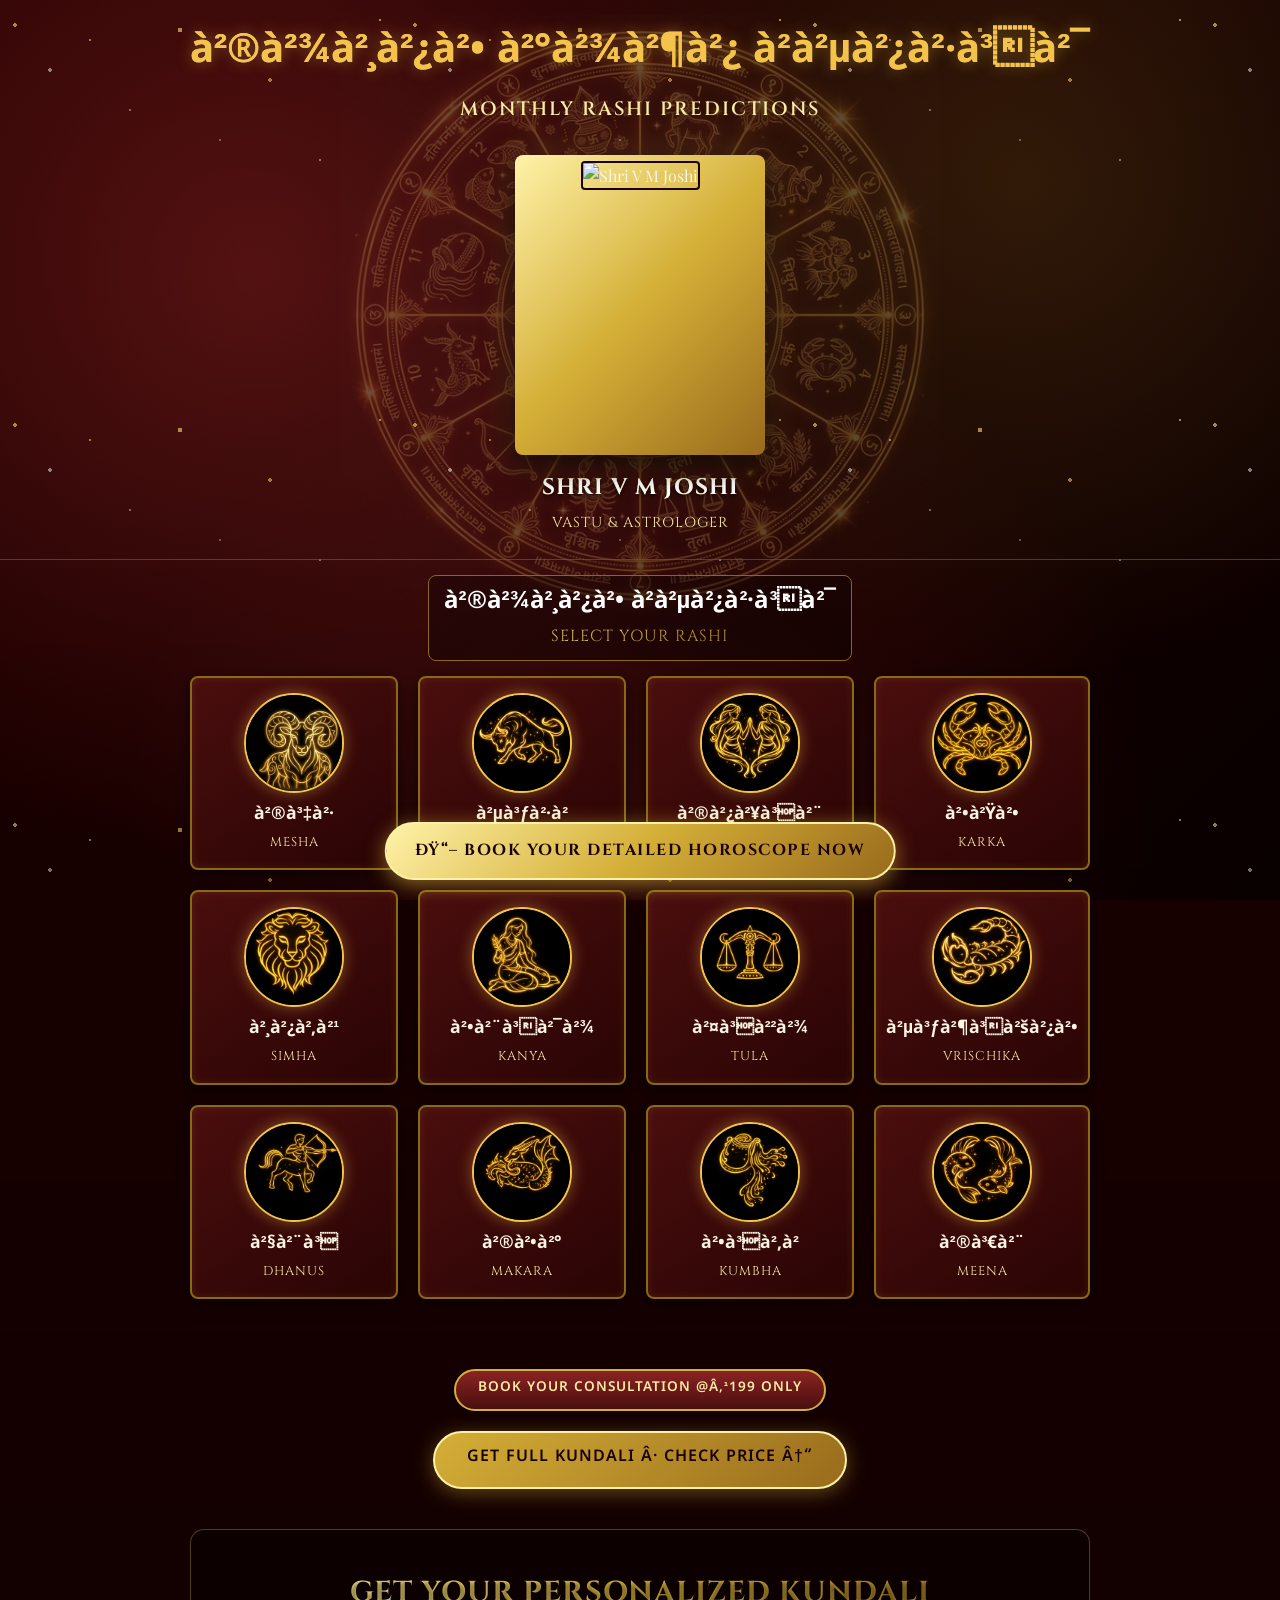
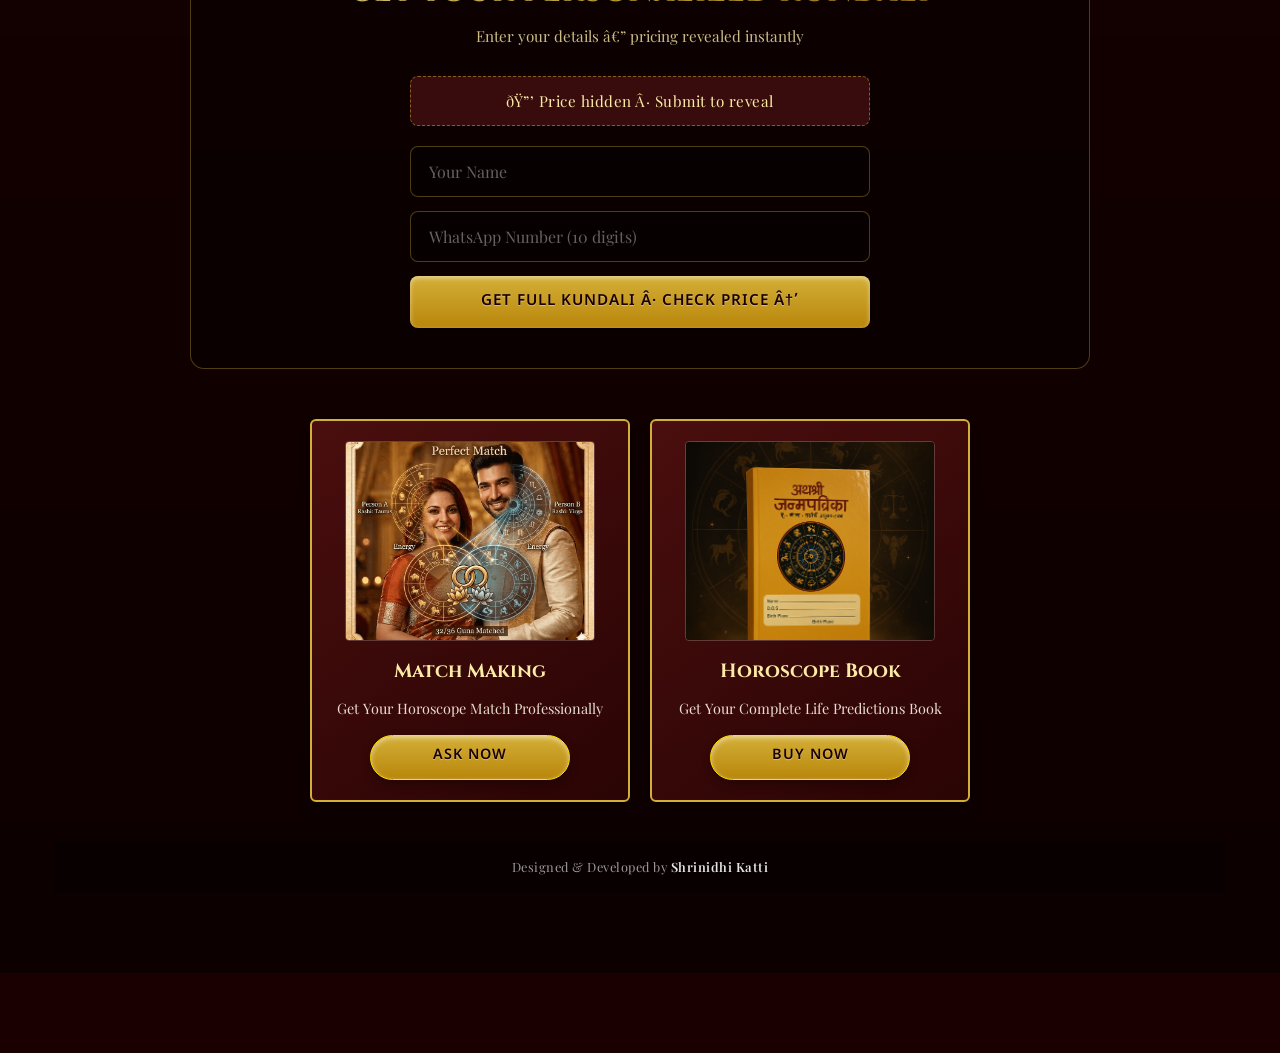
==== commit ca6836d3: "Add Meta Pixel tracking to index.html and rashi.html" ====
--- a/index.html
+++ b/index.html
@@ -9,6 +9,23 @@
     'https://www.googletagmanager.com/gtm.js?id='+i+dl;f.parentNode.insertBefore(j,f);
     })(window,document,'script','dataLayer','GTM-NNVPDXCS');</script>
     <!-- End Google Tag Manager -->
+    <!-- Meta Pixel Code -->
+    <script>
+    !function(f,b,e,v,n,t,s)
+    {if(f.fbq)return;n=f.fbq=function(){n.callMethod?
+    n.callMethod.apply(n,arguments):n.queue.push(arguments)};
+    if(!f._fbq)f._fbq=n;n.push=n;n.loaded=!0;n.version='2.0';
+    n.queue=[];t=b.createElement(e);t.async=!0;
+    t.src=v;s=b.getElementsByTagName(e)[0];
+    s.parentNode.insertBefore(t,s)}(window, document,'script',
+    'https://connect.facebook.net/en_US/fbevents.js');
+    fbq('init', '27193484790249282');
+    fbq('track', 'PageView');
+    </script>
+    <noscript><img height="1" width="1" style="display:none"
+    src="https://www.facebook.com/tr?id=27193484790249282&ev=PageView&noscript=1"
+    /></noscript>
+    <!-- End Meta Pixel Code -->
     <meta charset="UTF-8">
     <meta name="viewport" content="width=device-width, initial-scale=1.0">
     <title>Monthly Rashi Predictions - Astrovastu Shri M Joshi</title>
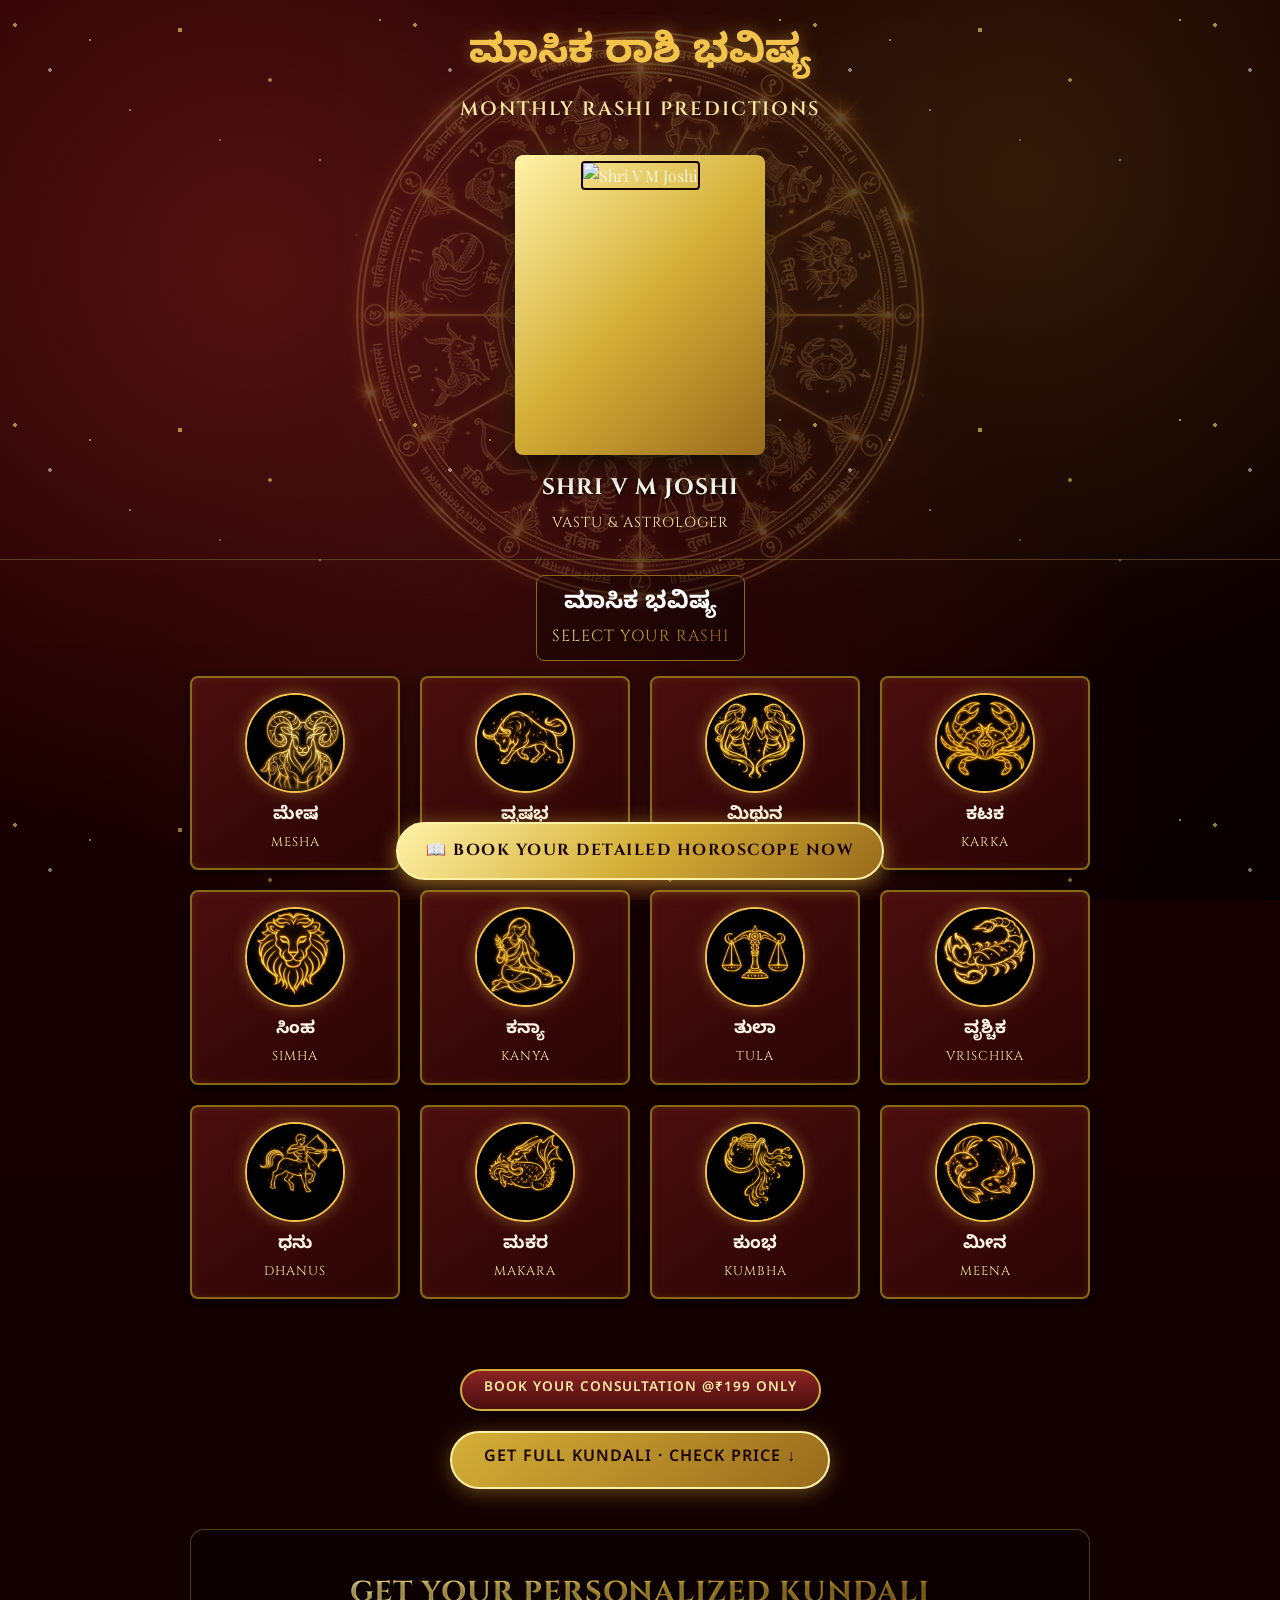
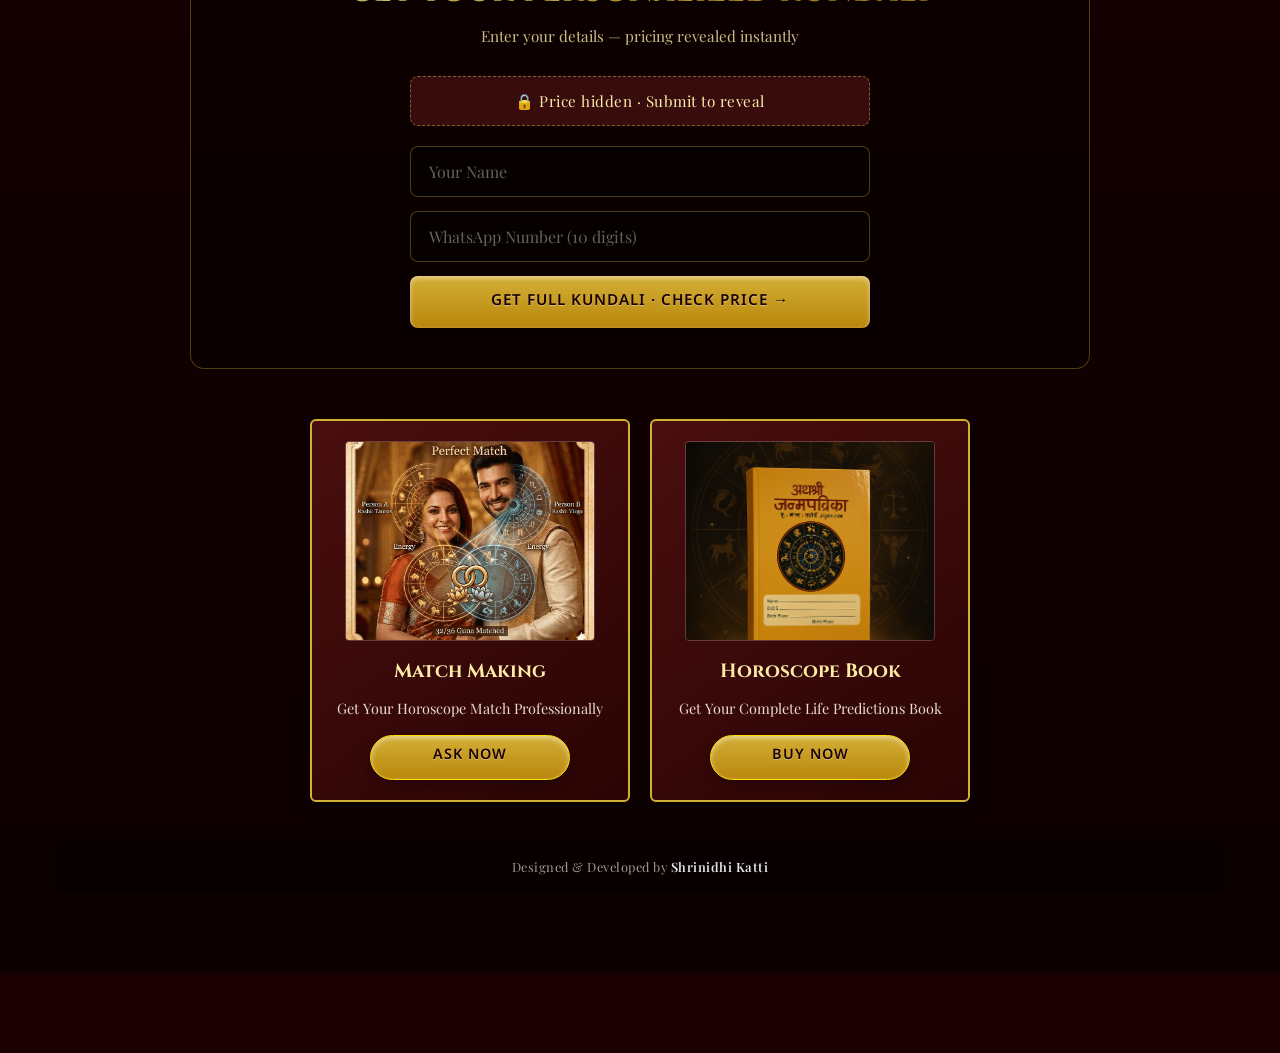
==== commit 6f3559c6: "Fix charset: move meta charset before scripts to fix Kannada encoding" ====
--- a/index.html
+++ b/index.html
@@ -2,6 +2,7 @@
 <html lang="en">
 
 <head>
+    <meta charset="UTF-8">
     <!-- Google Tag Manager -->
     <script>(function(w,d,s,l,i){w[l]=w[l]||[];w[l].push({'gtm.start':
     new Date().getTime(),event:'gtm.js'});var f=d.getElementsByTagName(s)[0],
@@ -26,7 +27,6 @@
     src="https://www.facebook.com/tr?id=27193484790249282&ev=PageView&noscript=1"
     /></noscript>
     <!-- End Meta Pixel Code -->
-    <meta charset="UTF-8">
     <meta name="viewport" content="width=device-width, initial-scale=1.0">
     <title>Monthly Rashi Predictions - Astrovastu Shri M Joshi</title>
     <link rel="stylesheet" href="assets/css/style.css">
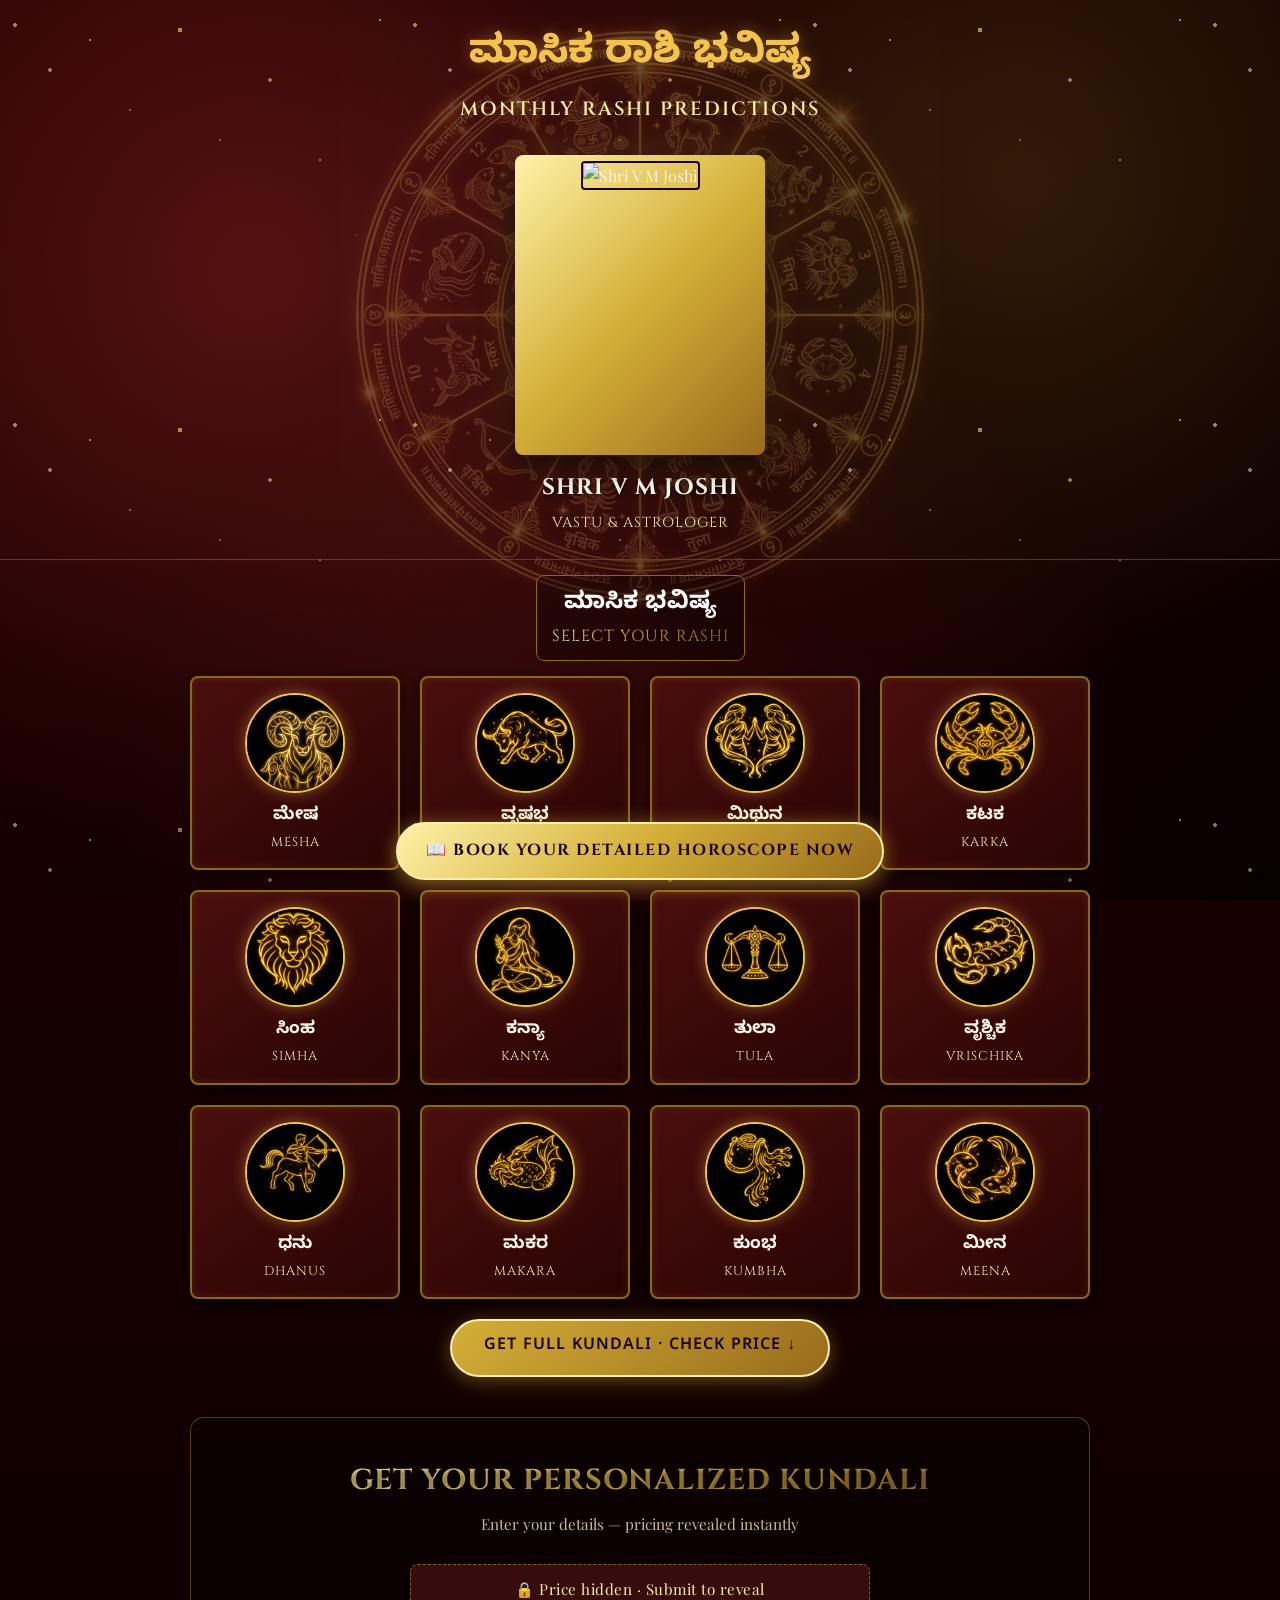
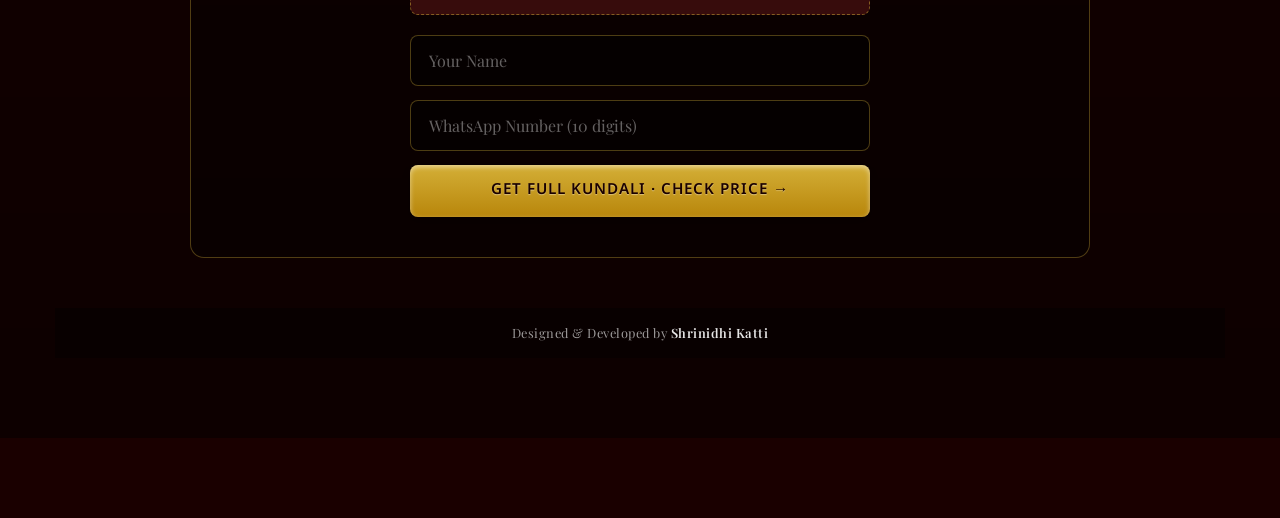
==== commit fa2d588d: "Remove ads, red button; redesign popup; update fixed button to horoscope book" ====
--- a/index.html
+++ b/index.html
@@ -11,22 +11,22 @@
     })(window,document,'script','dataLayer','GTM-NNVPDXCS');</script>
     <!-- End Google Tag Manager -->
     <!-- Meta Pixel Code -->
-    <script>
-    !function(f,b,e,v,n,t,s)
-    {if(f.fbq)return;n=f.fbq=function(){n.callMethod?
-    n.callMethod.apply(n,arguments):n.queue.push(arguments)};
-    if(!f._fbq)f._fbq=n;n.push=n;n.loaded=!0;n.version='2.0';
-    n.queue=[];t=b.createElement(e);t.async=!0;
-    t.src=v;s=b.getElementsByTagName(e)[0];
-    s.parentNode.insertBefore(t,s)}(window, document,'script',
-    'https://connect.facebook.net/en_US/fbevents.js');
-    fbq('init', '27193484790249282');
-    fbq('track', 'PageView');
-    </script>
-    <noscript><img height="1" width="1" style="display:none"
-    src="https://www.facebook.com/tr?id=27193484790249282&ev=PageView&noscript=1"
-    /></noscript>
-    <!-- End Meta Pixel Code -->
+<script>
+!function(f,b,e,v,n,t,s)
+{if(f.fbq)return;n=f.fbq=function(){n.callMethod?
+n.callMethod.apply(n,arguments):n.queue.push(arguments)};
+if(!f._fbq)f._fbq=n;n.push=n;n.loaded=!0;n.version='2.0';
+n.queue=[];t=b.createElement(e);t.async=!0;
+t.src=v;s=b.getElementsByTagName(e)[0];
+s.parentNode.insertBefore(t,s)}(window, document,'script',
+'https://connect.facebook.net/en_US/fbevents.js');
+fbq('init', '1952801472042069');
+fbq('track', 'PageView');
+</script>
+<noscript><img height="1" width="1" style="display:none"
+src="https://www.facebook.com/tr?id=1952801472042069&ev=PageView&noscript=1"
+/></noscript>
+<!-- End Meta Pixel Code -->
     <meta name="viewport" content="width=device-width, initial-scale=1.0">
     <title>Monthly Rashi Predictions - Astrovastu Shri M Joshi</title>
     <link rel="stylesheet" href="assets/css/style.css">
@@ -176,13 +176,6 @@
                 </a>
             </div> <!-- End Rashi Grid -->
 
-            <!-- Book Consultation Button Below Grid -->
-            <div style="margin-top: 40px; margin-bottom: 10px;">
-                <a href="https://astrovastushrivmjoshi.com/services/astrology-consultation/#asto-cons"
-                    class="btn btn-cta-large english-heading">
-                    Book Your Consultation @₹199 Only
-                </a>
-            </div>
 
             <!-- Kundali Funnel CTA -->
             <div style="margin: 20px 0 40px;">
@@ -269,21 +262,6 @@
             </div>
             <!-- ===================== END KUNDALI FUNNEL ===================== -->
 
-            <!-- CTA Cards -->
-            <div class="index-cta-row">
-                <div class="sidebar-cta">
-                    <img src="assets/img/matchmaking.png" alt="Perfect Match">
-                    <h4> Match Making</h4>
-                    <p>Get Your Horoscope Match Professionally</p>
-                    <a href="https://astrovastushrivmjoshi.com/services/match-making/#matchh" class="btn btn-primary">Ask Now</a>
-                </div>
-                <div class="sidebar-cta">
-                    <img src="assets/img/horoscope.PNG" alt="Horoscope Book">
-                    <h4>Horoscope Book</h4>
-                    <p>Get Your Complete Life Predictions Book</p>
-                    <a href="https://horoscopebook.astrovastushrivmjoshi.com" class="btn btn-primary">Buy Now</a>
-                </div>
-            </div>
 
             <div class="site-footer">
                 <p>Designed &amp; Developed by <a href="https://www.prashanvitech.com/" target="_blank">Shrinidhi Katti</a></p>
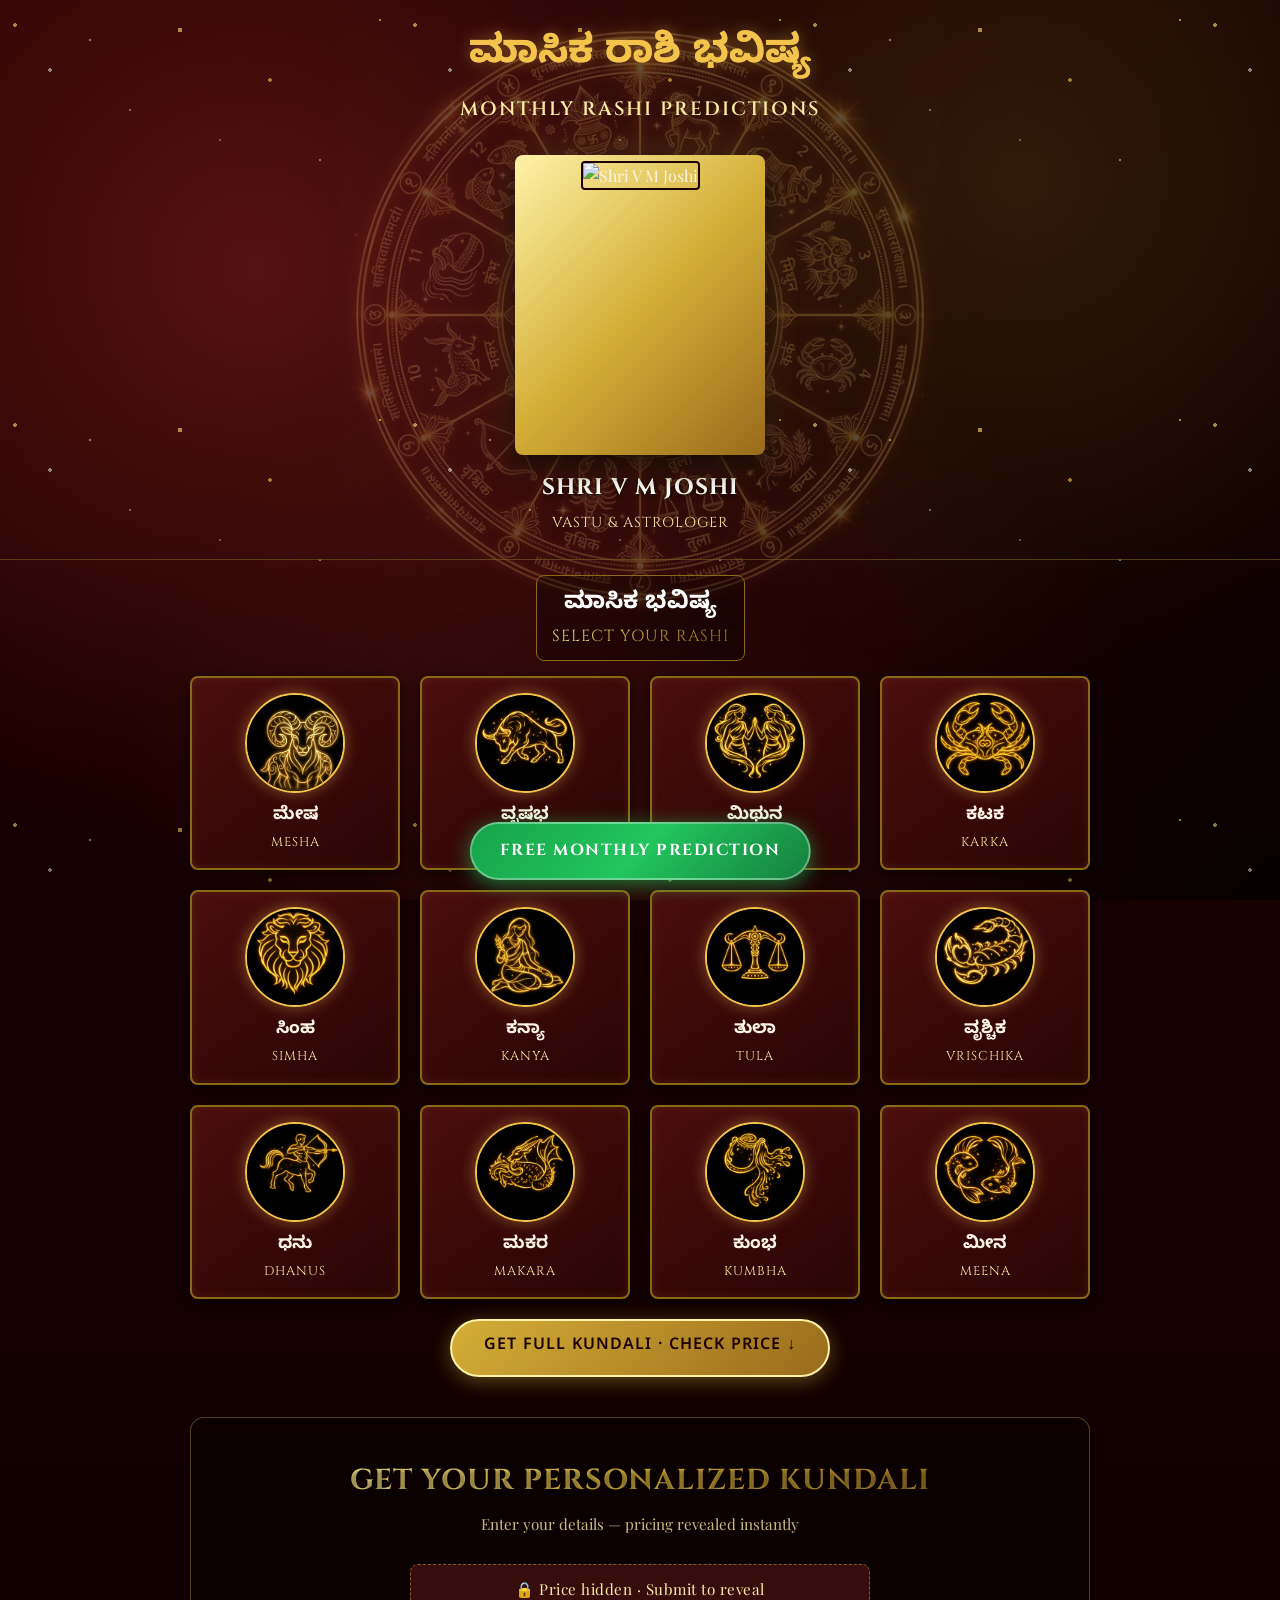
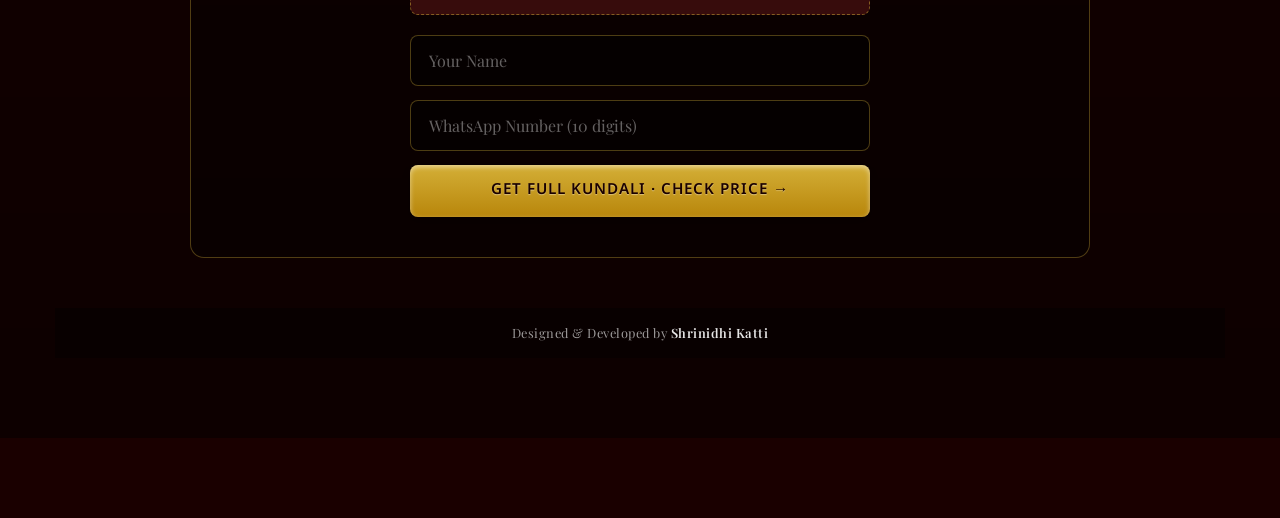
==== commit 05204a68: "Update predictions to December 2026 with lucky factors and remedy lists Align rashi keys and section" ====
--- a/index.html
+++ b/index.html
@@ -270,10 +270,10 @@
         </div>
     </section>
 
-    <!-- Fixed Horoscope Button -->
+    <!-- Fixed Green Consultation Button -->
     <a href="https://horoscopebook.astrovastushrivmjoshi.com/"
        class="btn-consult-fixed english-heading">
-        📖 Book Your Detailed Horoscope Now
+        FREE MONTHLY PREDICTION
     </a>
 
 
--- a/assets/css/style.css
+++ b/assets/css/style.css
@@ -1,4 +1,4 @@
-@import url('https://fonts.googleapis.com/css2?family=Cinzel:wght@600;700&family=Noto+Sans+Kannada:wght@400;600;700&family=Playfair+Display:ital,wght@0,400;0,600;0,700;1,400&display=swap');
+@import url('https://fonts.googleapis.com/css2?family=Cinzel:wght@600;700&family=Noto+Sans+Kannada:wght@400;600;700&family=Playfair+Display:ital,wght@0,400;0,600;0,700;1,400&family=Anek+Kannada:wght@400;600;700;800&display=swap');
 
 :root {
     /* Color Palette */
@@ -306,25 +306,62 @@
 }
 
 /* =========================================================================
-   PREDICTION PAGE (PARCHMENT THEME)
+   PREDICTION PAGE (NAVY COSMIC THEME — matches horoscopebook.astrovastushrivmjoshi.com)
    ========================================================================= */
 .prediction-body {
-    background-color: var(--bg-parchment);
-    /* Simple SVG noise for paper texture */
-    background-image: url('data:image/svg+xml;utf8,<svg width="100%" height="100%" xmlns="http://www.w3.org/2000/svg"><filter id="noise"><feTurbulence type="fractalNoise" baseFrequency="0.8" numOctaves="4" stitchTiles="stitch"/></filter><rect width="100%" height="100%" filter="url(%23noise)" opacity="0.06"/></svg>'), linear-gradient(135deg, #FFF9EB, #F2E3C6);
-    color: var(--text-dark);
+    position: relative;
+    background-color: #0A1530;
+    color: var(--text-light);
     min-height: 100vh;
+    z-index: 0;
+    overflow-x: hidden;
+}
+
+.prediction-body::before {
+    content: '';
+    position: fixed;
+    top: 0; left: 0; width: 100%; height: 100%;
+    z-index: -2;
+    background:
+        radial-gradient(circle at 20% 30%, rgba(75, 110, 210, 0.25) 0%, transparent 50%),
+        radial-gradient(circle at 80% 20%, rgba(212, 175, 55, 0.10) 0%, transparent 40%),
+        radial-gradient(circle at 50% 90%, rgba(20, 35, 80, 0.6) 0%, transparent 50%),
+        linear-gradient(135deg, #0A1530 0%, #050B20 100%);
+}
+
+.prediction-body::after {
+    content: '';
+    position: fixed;
+    top: 0; left: 0; width: 100%; height: 100%;
+    z-index: -1;
+    background-image:
+        radial-gradient(2px 2px at 15px 25px, #FFE066 100%, transparent),
+        radial-gradient(2px 2px at 50px 70px, rgba(255,255,255,0.8) 100%, transparent),
+        radial-gradient(1.5px 1.5px at 90px 40px, #F3C34B 100%, transparent),
+        radial-gradient(1px 1px at 130px 110px, rgba(255,255,255,0.6) 100%, transparent),
+        radial-gradient(2.5px 2.5px at 180px 30px, #FFE066 100%, transparent),
+        radial-gradient(1px 1px at 220px 140px, rgba(255,255,255,0.5) 100%, transparent),
+        radial-gradient(2px 2px at 270px 80px, #F3C34B 100%, transparent),
+        radial-gradient(1.5px 1.5px at 320px 160px, rgba(255,255,255,0.7) 100%, transparent),
+        radial-gradient(1px 1px at 380px 20px, #FFE066 100%, transparent);
+    background-size: 400px 400px;
+    opacity: 0.55;
+    animation: stardust 30s linear infinite;
 }
 
 .prediction-container {
+    position: relative;
     max-width: 900px;
     margin: 20px auto;
-    padding: 20px;
-    background: rgba(255, 255, 255, 0.4);
-    border: 3px solid transparent;
+    padding: 30px 25px;
+    background: rgba(15, 25, 55, 0.55);
+    backdrop-filter: blur(8px);
+    -webkit-backdrop-filter: blur(8px);
+    border: 2px solid transparent;
     border-image: linear-gradient(to bottom, #D4AF37, #8B6914, #D4AF37) 1;
-    box-shadow: 0 10px 30px rgba(0,0,0,0.1), inset 0 0 40px rgba(212, 175, 55, 0.1);
+    box-shadow: 0 10px 30px rgba(0,0,0,0.6), inset 0 0 60px rgba(212, 175, 55, 0.06);
     overflow: hidden;
+    z-index: 1;
 }
 
 .prediction-header {
@@ -337,13 +374,14 @@
 
 .prediction-header .kannada-text {
     font-size: 2.2rem;
-    color: var(--bg-dark-red);
+    color: var(--gold-primary);
     margin-bottom: 5px;
+    text-shadow: 0 2px 8px rgba(0,0,0,0.5);
 }
 
 .prediction-header .english-heading {
     font-size: 1.2rem;
-    color: #8B6914;
+    color: var(--gold-light);
     letter-spacing: 1px;
 }
 
@@ -399,7 +437,7 @@
 
 .pred-section h3 {
     font-size: 1.5rem;
-    color: var(--bg-dark-red);
+    color: var(--gold-primary);
     margin-bottom: 15px;
     border-bottom: 1px solid rgba(212, 175, 55, 0.4);
     padding-bottom: 5px;
@@ -427,7 +465,38 @@
 
 .pred-section .kannada-text {
     font-size: 1.05rem;
-    color: #4A0E0E; /* Slightly darker for readability */
+    color: #FFE9B0; /* Light cream/gold for readability on dark navy */
+}
+
+/* Lucky Factors grid */
+.lucky-grid {
+    display: grid;
+    grid-template-columns: repeat(2, 1fr);
+    gap: 15px;
+}
+
+.lucky-item {
+    display: flex;
+    flex-direction: column;
+    gap: 3px;
+    background: rgba(212, 175, 55, 0.08);
+    border: 1px solid rgba(212, 175, 55, 0.3);
+    border-radius: 6px;
+    padding: 12px 15px;
+}
+
+.lucky-label {
+    font-family: var(--font-heading-en);
+    text-transform: uppercase;
+    letter-spacing: 0.5px;
+    font-size: 0.75rem;
+    color: var(--gold-primary);
+    margin-bottom: 2px;
+}
+
+/* Conclusion / Life Insight quote */
+.life-quote {
+    font-style: italic;
 }
 
 /* Sidebar Call-to-Action Cards */
@@ -582,25 +651,26 @@
     text-decoration: none;
     white-space: nowrap;
     width: auto;
+    max-width: calc(100vw - 24px);
     border-radius: 50px;
-    color: #1A0000 !important;
-    background: linear-gradient(135deg, #FFF2A8 0%, #D4AF37 50%, #996B1C 100%);
-    border: 2px solid #FFF2A8;
-    box-shadow: 0 4px 20px rgba(212, 175, 55, 0.6), 0 0 0 0 rgba(212, 175, 55, 0.4);
+    color: #fff !important;
+    background: linear-gradient(135deg, #16A34A 0%, #22C55E 50%, #15803D 100%);
+    border: 2px solid rgba(255,255,255,0.35);
+    box-shadow: 0 4px 20px rgba(34, 197, 94, 0.6), 0 0 0 0 rgba(34, 197, 94, 0.4);
     animation: consultPulse 2s ease-in-out infinite;
     cursor: pointer;
 }
 
 .btn-consult-fixed:hover {
-    background: linear-gradient(135deg, #FFEF80 0%, #F3C34B 50%, #B8860B 100%);
-    box-shadow: 0 6px 25px rgba(212, 175, 55, 0.9), 0 0 30px rgba(212, 175, 55, 0.5);
+    background: linear-gradient(135deg, #22C55E 0%, #4ADE80 50%, #16A34A 100%);
+    box-shadow: 0 6px 25px rgba(34, 197, 94, 0.9), 0 0 30px rgba(34, 197, 94, 0.5);
     transform: translateX(-50%) translateY(-2px);
 }
 
 @keyframes consultPulse {
-    0%   { box-shadow: 0 4px 20px rgba(212,175,55,0.6), 0 0 0 0 rgba(212,175,55,0.5); }
-    50%  { box-shadow: 0 4px 30px rgba(212,175,55,0.9), 0 0 0 12px rgba(212,175,55,0); }
-    100% { box-shadow: 0 4px 20px rgba(212,175,55,0.6), 0 0 0 0 rgba(212,175,55,0); }
+    0%   { box-shadow: 0 4px 20px rgba(34,197,94,0.6), 0 0 0 0 rgba(34,197,94,0.5); }
+    50%  { box-shadow: 0 4px 30px rgba(34,197,94,0.9), 0 0 0 12px rgba(34,197,94,0); }
+    100% { box-shadow: 0 4px 20px rgba(34,197,94,0.6), 0 0 0 0 rgba(34,197,94,0); }
 }
 
 /* Add padding to body so content doesn't hide behind fixed button */
@@ -610,15 +680,12 @@
 
 @media (max-width: 480px) {
     .btn-consult-fixed {
-        left: 15px;
-        right: 15px;
+        left: 12px;
+        right: 12px;
         transform: none;
-        width: auto;
-        max-width: none;
-        font-size: 0.78rem;
-        padding: 12px 15px;
-        letter-spacing: 0.8px;
-        text-align: center;
+        font-size: clamp(0.48rem, 3.2vw, 0.72rem);
+        padding: 11px 10px;
+        letter-spacing: 0;
     }
 }
 
